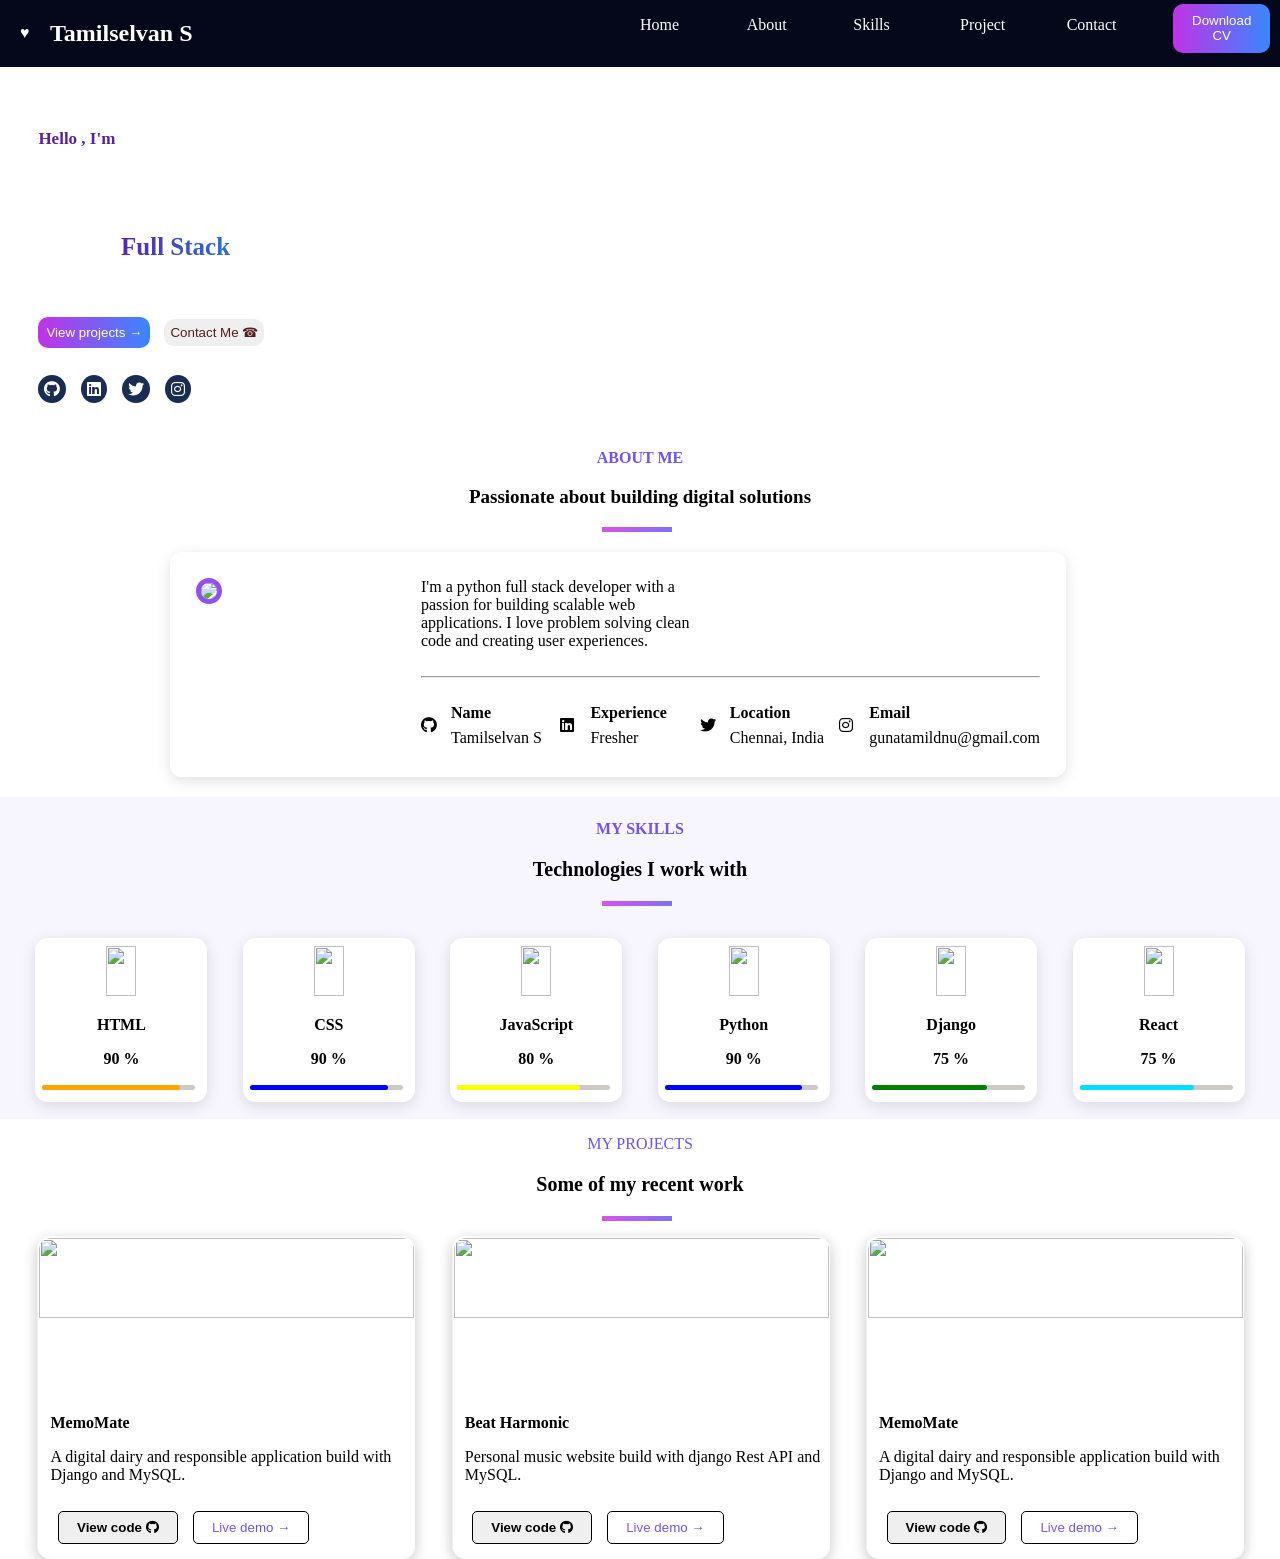
==== index.html @ 1f625b2a "Rename task.html to index.html" ====
<!DOCTYPE html>
<html lang="en">
<head>
    <meta charset="UTF-8">
    <meta name="viewport" content="width=device-width, initial-scale=1.0">
    <title>task</title>
    <link rel="stylesheet" href="css/task.css">
    <link rel="stylesheet" href="https://cdnjs.cloudflare.com/ajax/libs/font-awesome/6.5.0/css/all.min.css">
    <link rel="stylesheet" href="https://cdnjs.cloudflare.com/ajax/libs/font-awesome/7.3.1/css/all.min.css" integrity="sha512-QeR2VH+lsBE5LSAe1Q5EnTBbe7XTBubt8dG93Y7gidSgdMCr8nVqKcfKAMyN96SV8KDbZVTDXChatu5G2KQGzg==" crossorigin="anonymous" referrerpolicy="no-referrer" />

</head>
<body>
    <header>
        <nav  class="header">

            <div class="left">
                    <p class="heart">	&#9829 </p>
                    <h2 class="name">Tamilselvan S</h2>
            </div>
            <div class="right">
                <p>Home</p>
                <p>About</p>
                <p>Skills</p>
                <p>Project</p>
                <p>Contact</p>
                <button>Download CV</button>
            </div>

        </nav>

    </header>

    <main>

        <section class="first_section">
            <div class="first_section_div">
                <div class="name_proff">

                    <small>Hello , I'm </small>
                    <h2> Tamilselvan</h2>
                    <h3>Python <span class="full_stack">Full Stack</span> Developer</h3>

                </div>

                <div class="i_build">

                    <p>I build modern and responsive web applications <br>with Python, Django, react and modern technologies</p>
                </div>

                <div>
                    <button class="view_button">View projects 	&#8594 </button>
                    <button class="contact_button">Contact Me &#9742 </button>
                </div>
                <div class="social-icons">
                    <a href="https://github.com/" target="_blank"><i class="fab fa-github"></i></a>
                    <a href="https://www.linkedin.com/" target="_blank"><i class="fab fa-linkedin"></i></a>
                    <a href="https://twitter.com/" target="_blank"><i class="fab fa-twitter"></i></a>
                    <a href="https://www.instagram.com/" target="_blank"><i class="fab fa-instagram"></i></a>
                </div>
            </div>
        </section>
        <section class="second_section">

            <div class="cent">
                <p class="about_me">ABOUT ME</p>
                <p class="passinate">Passionate about building digital solutions</p>
                <div class="empty"></div>
            </div>



            <div class="profile">
                <div class="profile_outline"><div class="profile_pic"><img src="images/tamilselvan.png"></div></div>

                 
                <div class="details">
                    <div class="passion">I'm a python full stack developer  with a passion for building scalable web applications. I love problem solving  clean code and creating user experiences. </div>
                    <hr>
                    <div class="my_detail">
                        <div class="same">
                            <div><p class="p"><i class="fab fa-github"></i></p> </div>
                            <div>
                                <p class="bold">Name</p>
                                <p class="myself">Tamilselvan S</p>
                            </div>
                             
                        </div>
                        <div class="same">
                            <div><p class="p"><i class="fab fa-linkedin"></i></p></div>
                            <div>
                                <p class="bold">Experience</p>
                                <p class="myself">Fresher</p>
                            </div>
                            
                        </div>
                        <div class="same">
                            <div><p class="p"><i class="fab fa-twitter"></i></p></div>
                            <div>
                                <p class="bold">Location</p>
                                <p class="myself">Chennai, India</p>
                            </div>
                            
                        </div>
                        <div class="same">
                            <div><p class="p"><i class="fab fa-instagram"></i></p></div>
                            <div>
                                <p class="bold">Email</p>
                                <p class="myself">gunatamildnu@gmail.com</p>
                            </div>
                            
                        </div>
                    </div>
                </div>

            </div>

        </section>
        <section class="third_section">

            <div class="skill-div">
                <p class="my_skills">MY SKILLS </p>
                <p class="tech">Technologies I work with </p>
                <div class="empty"></div>
            </div>

            <div class="tech-div">

                <div class="html">
                    <img src="images/html.jpg">
                    <p>HTML</p>
                    <p>90 %</p>
                    <div class="bar1"><div class="bar11"></div></div>

                </div>

                <div class="css">
                    <img src="images/css.jpg">
                    <p>CSS</p>
                    <p>90 %</p>
                    <div class="bar1"><div class="bar12"></div></div>
                </div>

                <div class="java">
                    <img src="images/js.jpg">
                    <p>JavaScript</p>
                    <p>80 %</p>
                    <div class="bar1"><div class="bar13"></div></div>
                </div>

                <div class="python">
                    <img src="images/python.jpg">
                    <p>Python</p>
                    <p>90 %</p>
                    <div class="bar1"><div class="bar14"></div></div>
                </div>

                <div class="django">
                    <img src="images/django.jpg">
                    <p>Django</p>
                    <p>75 %</p>
                    <div class="bar1"><div class="bar15"></div></div>
                </div>

                <div class="react">
                    <img src="images/react.jpg">
                    <p>React</p>
                    <p>75 %</p>
                    <div class="bar1"><div class="bar16"></div></div>
                </div>

            </div>
            


        </section>
        <section class="fourth_section">

            <div class="project-div">
                <p class="my-project">MY PROJECTS</p>
                <p class="some-work">Some of my recent work </p>
                <div class="empty"></div>
            </div>


            <div class="project-details">
                <div>
                    <div> <img src="images/yellow_m4.webp">
                        <p class="p1 ">MemoMate</p>
                        <p class="description">A digital dairy and responsible application build with Django and MySQL.</p>
                        <button class="view-code">View code  <i class="fab fa-github"></i> </button>
                        <button class="live-demo">Live demo &#8594 </button>
                    </div>
                </div>
                <div>
                    <div> <img src="images/long_shot.webp">
                        <p class="p1">Beat Harmonic</p>
                        <p class="description">Personal music website build with django Rest API and MySQL.</p>
                        <button class="view-code">View code  <i class="fab fa-github"></i> </button>
                        <button class="live-demo">Live demo &#8594 </button>
                    </div>
                </div>
                <div>
                    <div> <img src="images/m4.webp">
                        <p class="p1">MemoMate</p>
                        <p class="description">A digital dairy and responsible application build with Django and MySQL.</p>
                        <button class="view-code">View code  <i class="fab fa-github"></i> </button>
                        <button class="live-demo">Live demo &#8594 </button>
                    </div>
                </div>
            </div>

        </section>

    </main>


    <footer>
        
    </footer>
    
</body>
</html>
---- css/task.css ----
body{
    margin: 0;
    box-sizing: border-box;
    font-family:'Times New Roman', Times, serif
    
}
.header{
   display: grid;
   grid-template-columns: 1fr 1fr;
   background-color: rgb(5, 8, 27);
   color: white;
}
.left{
    display: grid;
    grid-template-columns: 50px 1fr;
    align-items: center;
   

    
}
.right{
    display: grid;
    grid-template-columns: repeat(6, 1fr);
    
}
.heart{
    padding-left: 20px;
}
.right p:hover{
    text-decoration: underline;
    color: rgb(140, 133, 38);
    transition: 0.5s;
}
.right button{
    
    background:linear-gradient(to right ,rgb(192, 51, 229),rgb(57, 135, 255));
    border:none;
    color: white;
    margin-bottom: 14px;
    padding: 8px;
    border-radius: 10px;
    margin-right: 10px;
    margin-top:4px;
    cursor: pointer;
}
.first_section{
   
    background-image: url(https://th.bing.com/th/id/OIP.4frF7WqRRFZDPRxyx5dBPwHaFb?w=187&h=180&c=7&r=0&o=7&dpr=1.3&pid=1.7&rm=3);
    background-repeat: no-repeat;
    background-size: cover;
    background-position: center;
}
.first_section_div{
    margin-left: 3%;
    
}
.name_proff{
    padding-top: 5%;
 }

.name_proff small{
    color: rgb(91, 35, 152);
    
    font-weight: bold;
    font-size: 17px;
}
.name_proff h2,h3{
    color: white;
  
    font-weight: bold;
}
.name_proff h2{
    font-size: 30px;
    padding-left: 5px;

}
.name_proff h3{
    font-size: 25px;
}
.full_stack{
    background:linear-gradient(to right,rgb(88, 38, 169),rgb(43, 112, 217));
    background-clip: text;
    -webkit-text-fill-color: transparent;
}
.i_build{
    color: white;
 

}

.i_build p{
    line-height: 5px;
}

.view_button {
    background:linear-gradient(to right ,rgb(192, 51, 229),rgb(57, 135, 255));
    border:none;
    color: white;
 
    padding: 8px;
    border-radius: 10px;
    margin-right: 10px;
    margin-top:  5px;
    cursor: pointer;
}
.contact_button{
    color: rgb(84, 30, 30);
    margin-bottom: 14px;
    padding: 6px;
    padding-top: 6px;
    border: 1px;
    margin-top:  5px;
    border-radius: 10px;
    /*margin-right: 10px;
    margin-top:4px; */
    cursor: pointer;

}
.social-icons{
    display: flex;
    gap: 15px;
    padding-top: 15px;
   padding-bottom: 30px;
}
.social-icons a i{
    color: white;
    padding: 6px;
    background-color: #192c52;
    border-radius: 50%;
    transition: transform 1.5s ease-in ;
    
  }

  .social-icons a:hover{
    transform: scale(1.08);
  }
  .cent{
    text-align: center;
  } 

  .about_me{
    font-weight: bold;
    background:linear-gradient(to right,rgb(158, 89, 242),rgb(69, 76, 239));
    background-clip: text;
    -webkit-text-fill-color: transparent;
  }
  .passinate{
    font-size: 19px;
    font-weight: bold;
  }
.empty{
    background:linear-gradient(to right,rgb(217, 83, 234),rgb(128, 112, 245));
    width: 70px;
    height: 5px;
    margin-left: 47%;

}
.profile{
    box-sizing: border-box;
    width :70%;
    display: grid;
    grid-template-columns: 210px 1fr;
    margin-top: 20px;
    margin-left: 170px;
    margin-bottom: 20px;
    
    border: 1px solid rgb(255, 255, 255);
    border-radius: 12px;
    padding: 25px 25px ;
    box-shadow: 0px 4px 15px rgba(0,0,0,0.12);
    
}
.profile_pic img{
   
    width: 200px;
    border-radius: 50%;
    border: 5px solid rgb(146, 80, 238);
    
    transition: transform 0.5s ease-out 0.2s;
}

.profile_pic img:hover{
    
    transform: scale(1.1);


}




 .details{
    padding-left: 15px;
 
 } 
.passion{
    width: 45%;
    padding-bottom: 18px;
}
.my_detail{
    display: grid;
    grid-template-columns:  1fr 1fr 1fr 1fr;
}

.same{
    display: grid;
    grid-template-columns: 30px 1fr;
}
.same div p i{
    margin-top: 15px;
    
}
.bold{
    font-weight: bold;
    margin: 0px;
    margin-top: 18px;
}

.myself{
    margin: 0px;
    margin-top: 7px;
    
}
.third_section{
    background-color: rgb(247, 246, 254);
    padding-top: 7px;
}
.skill-div{
    text-align: center;
    margin-bottom: 15px;
    
}
.my_skills{
    font-weight: bold;
    background:linear-gradient(to right,rgb(158, 89, 242),rgb(69, 76, 239));
    background-clip: text;
    -webkit-text-fill-color: transparent;
    
}
.tech{
    font-weight: bold;
    font-size: 20px;
}

.tech-div{
    margin-top: 10px;
    
    display: flex;
    justify-content: space-evenly;
}
.tech-div div  img{
    width: 30px;
    height: 50px;
    
}
.html,.css,.java,.python,.django,.react{
    background-color: white;
    margin-top: 17px;
    margin-bottom: 17px;
    width: 170px;
    height: 155px;
    border: 1px solid rgb(255, 255, 255);
    box-shadow: 0px 4px 15px rgba(0,0,0,0.12);
    border-radius: 12px;
    text-align: center;
    padding-top: 7px;
    transition: transform 0.5s ease-in-out ;
       
}
.html:hover,.css:hover,.java:hover,.python:hover,.django:hover,.react:hover{
    transform: translateY(-15px);
}


.html,.css,.java,.python,.django,.react p{
    font-weight: bold;
}
.bar1{
    width: 90%;
    height: 5px;
    margin-left: 5px;
    background-color: rgb(205, 201, 201);
    border: 1px solid white;
    border-radius: 12px;
}
.bar11{
    height: 100%;
    width: 90%;
    background-color: orange;
    border-radius: 10px;
}
.bar12{
    height: 100%;
    width: 90%;
    background-color: blue;
    border-radius: 10px; 
}
.bar13{
    height: 100%;
    width: 80%;
    background-color: yellow;
    border-radius: 10px;
}
.bar14{
    height: 100%;
    width: 90%;
    background-color: blue;
    border-radius: 10px;
}
.bar15{
    height: 100%;
    width: 75%;
    background-color: green;
    border-radius: 10px;
}
.bar16{
    height: 100%;
    width: 75%;
    background-color: rgb(0, 222, 255);
    border-radius: 10px;
}

.project-div{
    text-align: center;
    margin-bottom: 15px;
}
.my-project{
    background:linear-gradient(to right,rgb(158, 89, 242),rgb(69, 76, 239));
    background-clip: text;
    -webkit-text-fill-color: transparent;
}
.some-work{
    font-weight: bold;
    font-size: 20px;
}

.project-details{
    display: flex;
    justify-content: space-evenly;
}
.project-details div div img{
    border-top-left-radius: 12px;
    border-top-right-radius: 12px;
    width: 100%;
    height: 50%;
}
.project-details div{
    width: 375px;
    height: 320px;
    /* background-color: blueviolet; */
    border: 1px solid white;
    box-shadow: 0px 4px 15px rgba(0,0,0,0.12);
   
}


.project-details div{
    border-radius: 12px;
}
.p1{
    padding-left: 3%;
    font-weight: bold;
}
.description{
    padding-left: 3%;
}
.view-code{
    font-weight: bold;
    margin: 3% 3% 3% 5%;
    padding: 8px 18px;
    
    border: 1px solid;
    border-radius: 5px;
}
.live-demo{
    padding: 8px 18px;
    border: 1px solid;
    border-radius: 5px;
     background:linear-gradient(to right,rgb(158, 89, 242),rgb(69, 76, 239));
    background-clip: text;
    -webkit-text-fill-color: transparent;
}
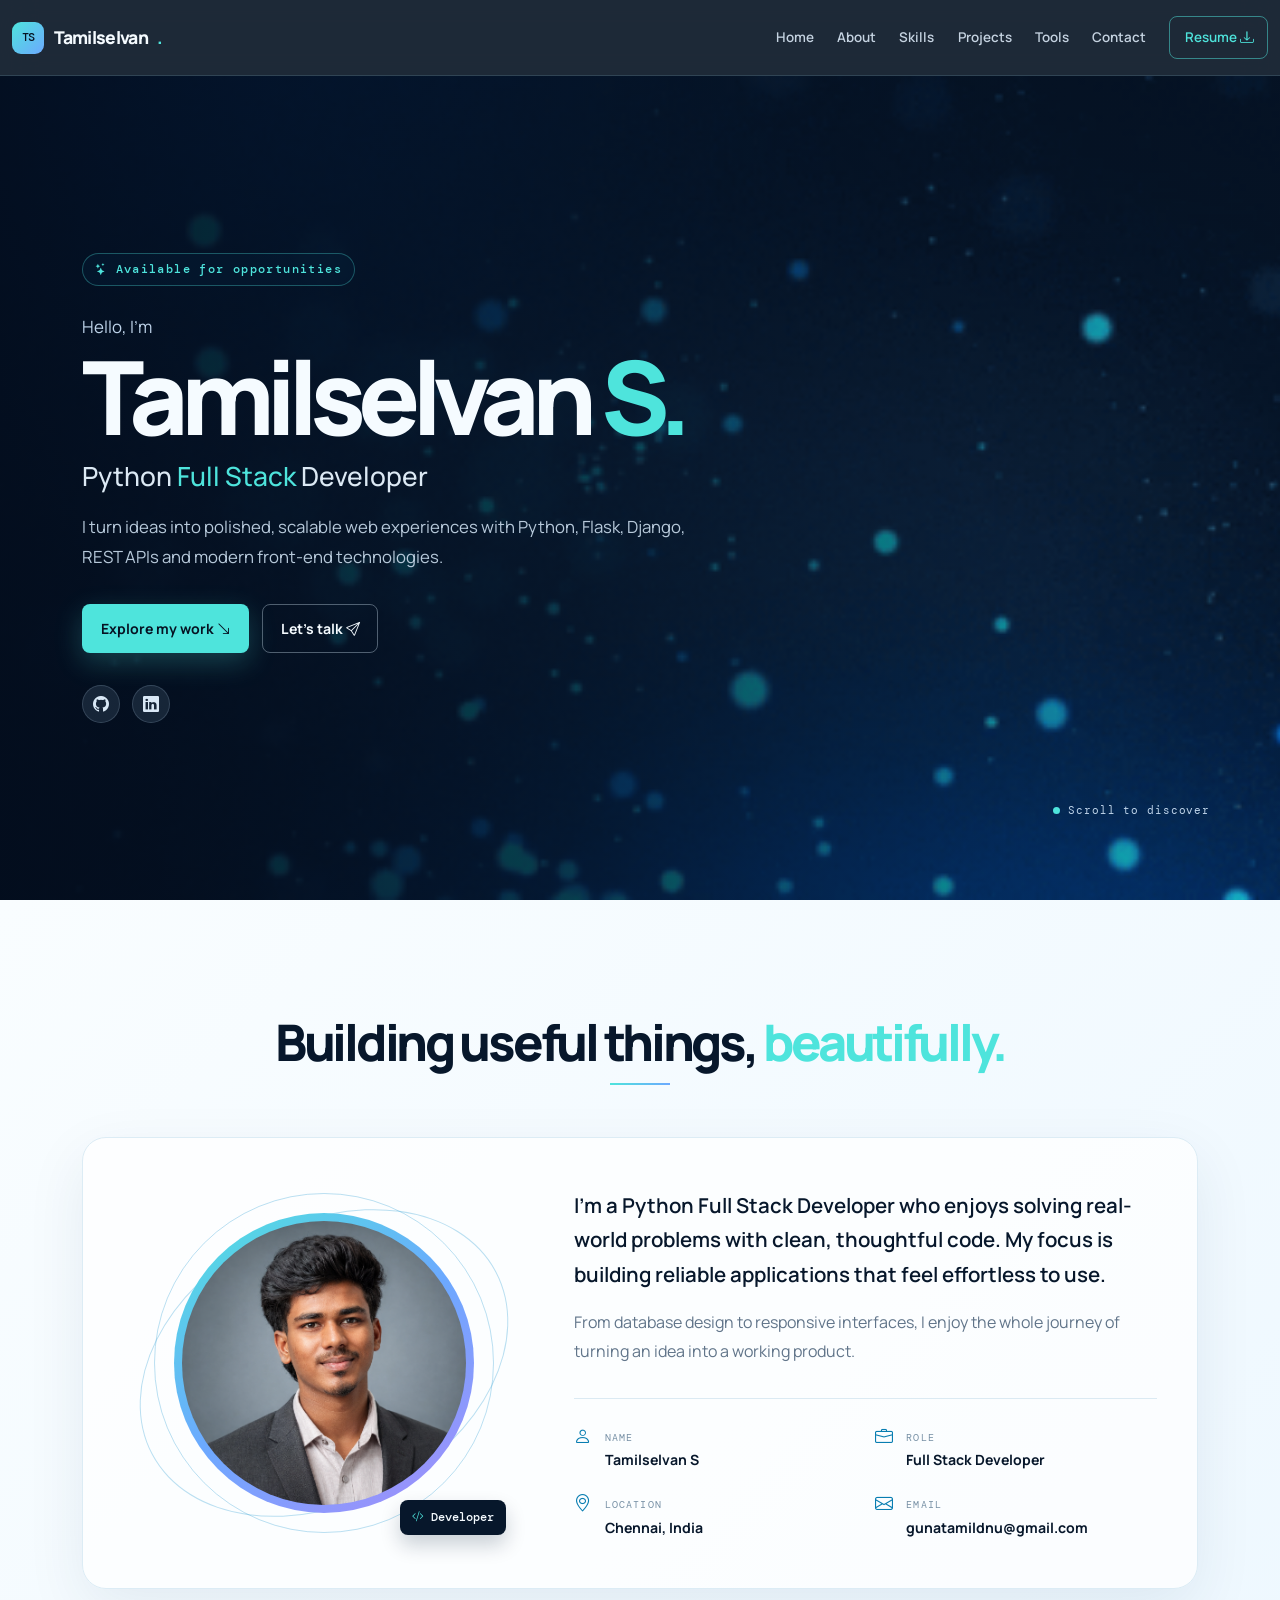
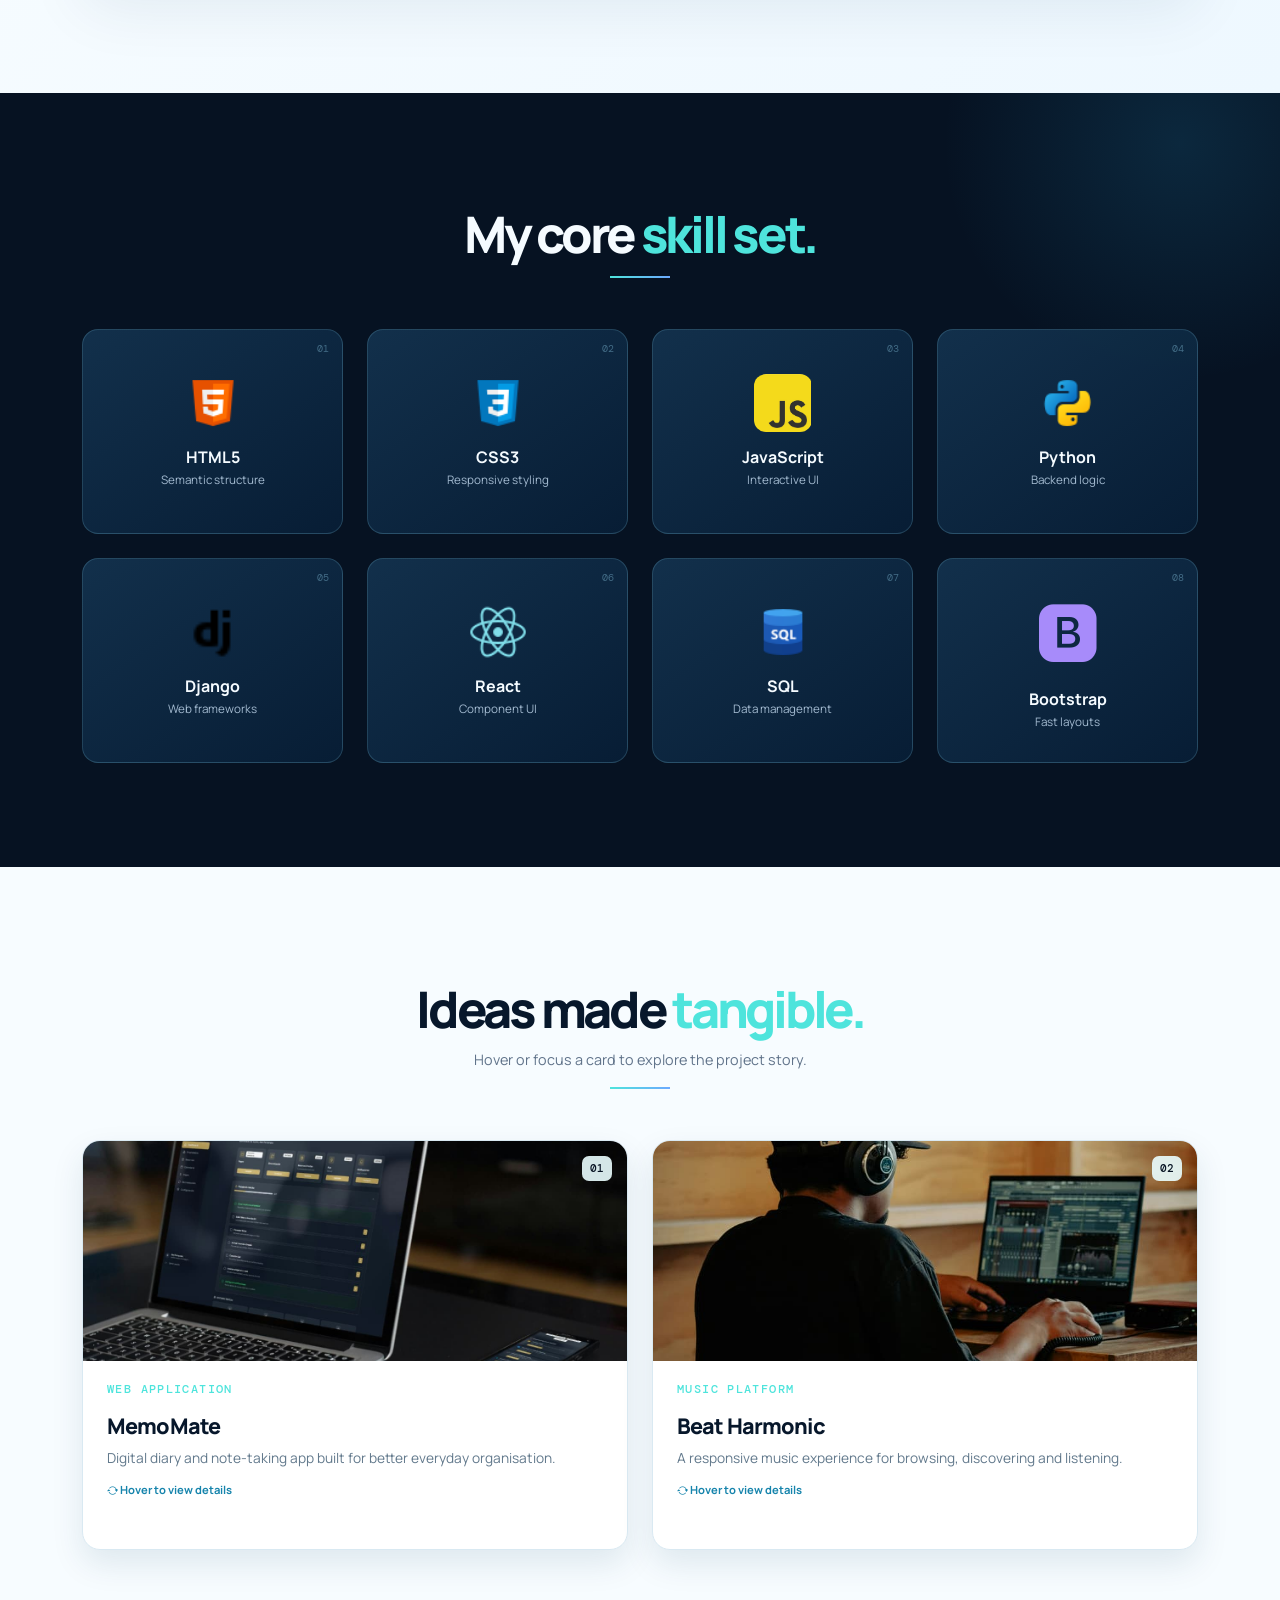
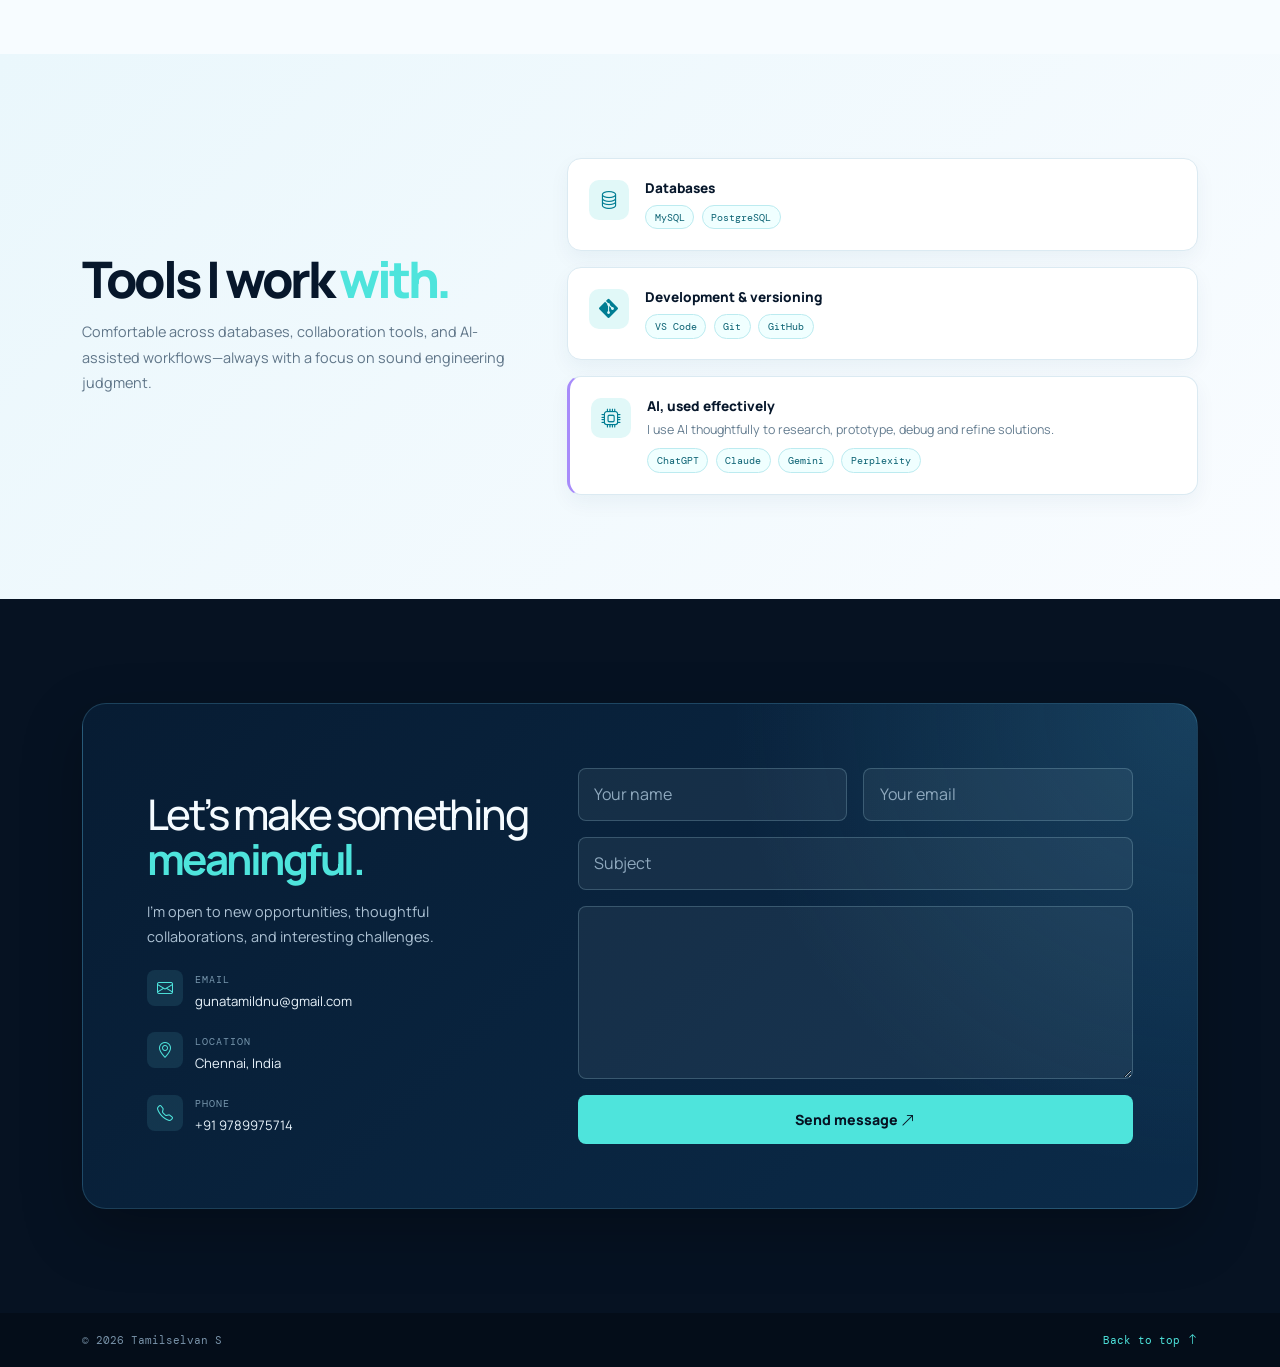
==== commit b8477550: "Update portfolio" ====
--- a/index.html
+++ b/index.html
@@ -1,222 +1,681 @@
-<!DOCTYPE html>
+<!doctype html>
 <html lang="en">
-<head>
+  <head>
     <meta charset="UTF-8">
-    <meta name="viewport" content="width=device-width, initial-scale=1.0">
-    <title>task</title>
+    <meta name="viewport" content="width=device-width,initial-scale=1">
+    <meta name="description" content="Tamilselvan S — Python Full Stack Developer.">
+    <title>
+      Tamilselvan S | Portfolio
+    </title>
+    <link href="https://cdn.jsdelivr.net/npm/bootstrap@5.3.3/dist/css/bootstrap.min.css" rel="stylesheet">
+    <link rel="stylesheet" href="https://cdn.jsdelivr.net/npm/bootstrap-icons@1.11.3/font/bootstrap-icons.min.css">
     <link rel="stylesheet" href="css/task.css">
-    <link rel="stylesheet" href="https://cdnjs.cloudflare.com/ajax/libs/font-awesome/6.5.0/css/all.min.css">
-    <link rel="stylesheet" href="https://cdnjs.cloudflare.com/ajax/libs/font-awesome/7.3.1/css/all.min.css" integrity="sha512-QeR2VH+lsBE5LSAe1Q5EnTBbe7XTBubt8dG93Y7gidSgdMCr8nVqKcfKAMyN96SV8KDbZVTDXChatu5G2KQGzg==" crossorigin="anonymous" referrerpolicy="no-referrer" />
-
-</head>
-<body>
-    <header>
-        <nav  class="header">
-
-            <div class="left">
-                    <p class="heart">	&#9829 </p>
-                    <h2 class="name">Tamilselvan S</h2>
-            </div>
-            <div class="right">
-                <p>Home</p>
-                <p>About</p>
-                <p>Skills</p>
-                <p>Project</p>
-                <p>Contact</p>
-                <button>Download CV</button>
-            </div>
-
-        </nav>
-
-    </header>
-
-    <main>
-
-        <section class="first_section">
-            <div class="first_section_div">
-                <div class="name_proff">
-
-                    <small>Hello , I'm </small>
-                    <h2> Tamilselvan</h2>
-                    <h3>Python <span class="full_stack">Full Stack</span> Developer</h3>
-
-                </div>
-
-                <div class="i_build">
-
-                    <p>I build modern and responsive web applications <br>with Python, Django, react and modern technologies</p>
-                </div>
-
-                <div>
-                    <button class="view_button">View projects 	&#8594 </button>
-                    <button class="contact_button">Contact Me &#9742 </button>
-                </div>
-                <div class="social-icons">
-                    <a href="https://github.com/" target="_blank"><i class="fab fa-github"></i></a>
-                    <a href="https://www.linkedin.com/" target="_blank"><i class="fab fa-linkedin"></i></a>
-                    <a href="https://twitter.com/" target="_blank"><i class="fab fa-twitter"></i></a>
-                    <a href="https://www.instagram.com/" target="_blank"><i class="fab fa-instagram"></i></a>
-                </div>
-            </div>
-        </section>
-        <section class="second_section">
-
-            <div class="cent">
-                <p class="about_me">ABOUT ME</p>
-                <p class="passinate">Passionate about building digital solutions</p>
-                <div class="empty"></div>
-            </div>
-
-
-
-            <div class="profile">
-                <div class="profile_outline"><div class="profile_pic"><img src="images/tamilselvan.png"></div></div>
-
-                 
-                <div class="details">
-                    <div class="passion">I'm a python full stack developer  with a passion for building scalable web applications. I love problem solving  clean code and creating user experiences. </div>
-                    <hr>
-                    <div class="my_detail">
-                        <div class="same">
-                            <div><p class="p"><i class="fab fa-github"></i></p> </div>
-                            <div>
-                                <p class="bold">Name</p>
-                                <p class="myself">Tamilselvan S</p>
-                            </div>
-                             
-                        </div>
-                        <div class="same">
-                            <div><p class="p"><i class="fab fa-linkedin"></i></p></div>
-                            <div>
-                                <p class="bold">Experience</p>
-                                <p class="myself">Fresher</p>
-                            </div>
-                            
-                        </div>
-                        <div class="same">
-                            <div><p class="p"><i class="fab fa-twitter"></i></p></div>
-                            <div>
-                                <p class="bold">Location</p>
-                                <p class="myself">Chennai, India</p>
-                            </div>
-                            
-                        </div>
-                        <div class="same">
-                            <div><p class="p"><i class="fab fa-instagram"></i></p></div>
-                            <div>
-                                <p class="bold">Email</p>
-                                <p class="myself">gunatamildnu@gmail.com</p>
-                            </div>
-                            
-                        </div>
-                    </div>
-                </div>
-
-            </div>
-
-        </section>
-        <section class="third_section">
-
-            <div class="skill-div">
-                <p class="my_skills">MY SKILLS </p>
-                <p class="tech">Technologies I work with </p>
-                <div class="empty"></div>
-            </div>
-
-            <div class="tech-div">
-
-                <div class="html">
-                    <img src="images/html.jpg">
-                    <p>HTML</p>
-                    <p>90 %</p>
-                    <div class="bar1"><div class="bar11"></div></div>
-
-                </div>
-
-                <div class="css">
-                    <img src="images/css.jpg">
-                    <p>CSS</p>
-                    <p>90 %</p>
-                    <div class="bar1"><div class="bar12"></div></div>
-                </div>
-
-                <div class="java">
-                    <img src="images/js.jpg">
-                    <p>JavaScript</p>
-                    <p>80 %</p>
-                    <div class="bar1"><div class="bar13"></div></div>
-                </div>
-
-                <div class="python">
-                    <img src="images/python.jpg">
-                    <p>Python</p>
-                    <p>90 %</p>
-                    <div class="bar1"><div class="bar14"></div></div>
-                </div>
-
-                <div class="django">
-                    <img src="images/django.jpg">
-                    <p>Django</p>
-                    <p>75 %</p>
-                    <div class="bar1"><div class="bar15"></div></div>
-                </div>
-
-                <div class="react">
-                    <img src="images/react.jpg">
-                    <p>React</p>
-                    <p>75 %</p>
-                    <div class="bar1"><div class="bar16"></div></div>
-                </div>
-
-            </div>
-            
-
-
-        </section>
-        <section class="fourth_section">
-
-            <div class="project-div">
-                <p class="my-project">MY PROJECTS</p>
-                <p class="some-work">Some of my recent work </p>
-                <div class="empty"></div>
-            </div>
-
-
-            <div class="project-details">
-                <div>
-                    <div> <img src="images/yellow_m4.webp">
-                        <p class="p1 ">MemoMate</p>
-                        <p class="description">A digital dairy and responsible application build with Django and MySQL.</p>
-                        <button class="view-code">View code  <i class="fab fa-github"></i> </button>
-                        <button class="live-demo">Live demo &#8594 </button>
-                    </div>
-                </div>
-                <div>
-                    <div> <img src="images/long_shot.webp">
-                        <p class="p1">Beat Harmonic</p>
-                        <p class="description">Personal music website build with django Rest API and MySQL.</p>
-                        <button class="view-code">View code  <i class="fab fa-github"></i> </button>
-                        <button class="live-demo">Live demo &#8594 </button>
-                    </div>
-                </div>
-                <div>
-                    <div> <img src="images/m4.webp">
-                        <p class="p1">MemoMate</p>
-                        <p class="description">A digital dairy and responsible application build with Django and MySQL.</p>
-                        <button class="view-code">View code  <i class="fab fa-github"></i> </button>
-                        <button class="live-demo">Live demo &#8594 </button>
-                    </div>
-                </div>
-            </div>
-
-        </section>
-
+  </head>
+  <body>
+    <!-- Navigation -->
+    <nav class="navbar navbar-expand-lg header">
+      <div class="container-fluid">
+        <a href="#home" class="navbar-brand name">
+          <b>
+            TS
+          </b>
+          Tamilselvan
+          <span>
+            .
+          </span>
+        </a>
+        <button class="navbar-toggler" type="button" data-bs-toggle="collapse" data-bs-target="#nav" aria-label="Open menu">
+          <i class="bi bi-list">
+          </i>
+        </button>
+        <div class="collapse navbar-collapse" id="nav">
+          <div class="nav-links ms-auto">
+            <a href="#home">
+              Home
+            </a>
+            <a href="#about">
+              About
+            </a>
+            <a href="#skills">
+              Skills
+            </a>
+            <a href="#projects">
+              Projects
+            </a>
+            <a href="#tools">
+              Tools
+            </a>
+            <a href="#contact">
+              Contact
+            </a>
+            <a class="cv-btn" href="documents/Tamilselvan_S_CV.pdf" target="_blank" rel="noopener">
+              Resume
+              <i class="bi bi-download">
+              </i>
+            </a>
+          </div>
+        </div>
+      </div>
+    </nav>
+  <main>
+    <!-- Hero -->
+      <section id="home" class="hero-section">
+        <div class="hero-overlay">
+        </div>
+        <div class="container hero-wrap">
+          <div class="hero-content">
+            <span class="eyebrow">
+              <i class="bi bi-stars">
+              </i>
+              Available for opportunities
+            </span>
+            <p class="intro">
+              Hello, I’m
+            </p>
+            <h1>
+              Tamilselvan
+              <span>
+                S.
+              </span>
+            </h1>
+            <h2>
+              Python
+              <em>
+                Full Stack
+              </em>
+              Developer
+            </h2>
+            <p class="description">
+              I turn ideas into polished, scalable web experiences with Python, Flask, Django, REST APIs and modern front-end technologies.
+            </p>
+            <div class="hero-buttons">
+              <a href="#projects" class="btn btn-projects">
+                Explore my work
+                <i class="bi bi-arrow-down-right">
+                </i>
+              </a>
+              <a href="#contact" class="btn btn-contact">
+                Let’s talk
+                <i class="bi bi-send">
+                </i>
+              </a>
+            </div>
+            <div class="social-links">
+              <a href="https://github.com/Tamilselvan-SD" target="_blank" rel="noopener" aria-label="GitHub">
+                <i class="bi bi-github">
+                </i>
+              </a>
+              <a href="https://www.linkedin.com/in/tamilselvan-s-41a1a5319/" target="_blank" rel="noopener" aria-label="LinkedIn">
+                <i class="bi bi-linkedin">
+                </i>
+              </a>
+            </div>
+          </div>
+          <a class="scroll-cue" href="#about">
+            <span>
+            </span>
+            Scroll to discover
+          </a>
+        </div>
+      </section>
+    <!-- About -->
+    <section id="about" class="about-section section-space">
+        <div class="container">
+          <header class="section-heading text-center">
+            <h2>
+              Building useful things,
+              <em>
+                beautifully.
+              </em>
+            </h2>
+            <div class="heading-line">
+            </div>
+          </header>
+          <div class="about-card">
+            <div class="row align-items-center g-5">
+              <div class="col-12 col-lg-5">
+                <div class="profile-area reveal-left">
+                  <i class="profile-orbit one">
+                  </i>
+                  <i class="profile-orbit two">
+                  </i>
+                  <div class="profile-frame">
+                    <img class="profile-image" src="images/tamilselvan.png" alt="Tamilselvan S">
+                  </div>
+                  <span class="profile-tag">
+                    <i class="bi bi-code-slash">
+                    </i>
+                    Developer
+                  </span>
+                </div>
+              </div>
+              <div class="col-12 col-lg-7">
+                <div class="about-info reveal-right">
+                  <p class="lead-copy">
+                    I’m a Python Full Stack Developer who enjoys solving real-world problems with clean, thoughtful code. My focus is building reliable applications that feel effortless to use.
+                  </p>
+                  <p class="support-copy">
+                    From database design to responsive interfaces, I enjoy the whole journey of turning an idea into a working product.
+                  </p>
+                  <div class="about-details">
+                    <div class="info-item">
+                      <i class="bi bi-person">
+                      </i>
+                      <div>
+                        <small>
+                          NAME
+                        </small>
+                        <p>
+                          Tamilselvan S
+                        </p>
+                      </div>
+                    </div>
+                    <div class="info-item">
+                      <i class="bi bi-briefcase">
+                      </i>
+                      <div>
+                        <small>
+                          ROLE
+                        </small>
+                        <p>
+                          Full Stack Developer
+                        </p>
+                      </div>
+                    </div>
+                    <div class="info-item">
+                      <i class="bi bi-geo-alt">
+                      </i>
+                      <div>
+                        <small>
+                          LOCATION
+                        </small>
+                        <p>
+                          Chennai, India
+                        </p>
+                      </div>
+                    </div>
+                    <div class="info-item">
+                      <i class="bi bi-envelope">
+                      </i>
+                      <div>
+                        <small>
+                          EMAIL
+                        </small>
+                        <p>
+                          gunatamildnu@gmail.com
+                        </p>
+                      </div>
+                    </div>
+                  </div>
+                </div>
+              </div>
+            </div>
+          </div>
+        </div>
+      </section>
+    <!-- Skills -->
+    <section id="skills" class="skills-section section-space">
+        <div class="container">
+          <header class="section-heading text-center light-heading">
+            <h2>
+              My core
+              <em>
+                skill set.
+              </em>
+            </h2>
+            <div class="heading-line">
+            </div>
+          </header>
+          <div class="row g-3 g-md-4 justify-content-center">
+            <div class="col-6 col-md-4 col-lg-3">
+              <article class="skill-card">
+                <img src="images/html.png" alt="HTML5">
+                <h3>
+                  HTML5
+                </h3>
+                <p>
+                  Semantic structure
+                </p>
+                <span>
+                  01
+                </span>
+              </article>
+            </div>
+            <div class="col-6 col-md-4 col-lg-3">
+              <article class="skill-card">
+                <img src="images/css.png" alt="CSS3">
+                <h3>
+                  CSS3
+                </h3>
+                <p>
+                  Responsive styling
+                </p>
+                <span>
+                  02
+                </span>
+              </article>
+            </div>
+            <div class="col-6 col-md-4 col-lg-3">
+              <article class="skill-card">
+                <img src="images/javascript.jpg" alt="JavaScript">
+                <h3>
+                  JavaScript
+                </h3>
+                <p>
+                  Interactive UI
+                </p>
+                <span>
+                  03
+                </span>
+              </article>
+            </div>
+            <div class="col-6 col-md-4 col-lg-3">
+              <article class="skill-card">
+                <img src="images/python.png" alt="Python">
+                <h3>
+                  Python
+                </h3>
+                <p>
+                  Backend logic
+                </p>
+                <span>
+                  04
+                </span>
+              </article>
+            </div>
+            <div class="col-6 col-md-4 col-lg-3">
+              <article class="skill-card">
+                <img src="images/django.png" alt="Django">
+                <h3>
+                  Django
+                </h3>
+                <p>
+                  Web frameworks
+                </p>
+                <span>
+                  05
+                </span>
+              </article>
+            </div>
+            <div class="col-6 col-md-4 col-lg-3">
+              <article class="skill-card">
+                <img src="images/react.png" alt="React">
+                <h3>
+                  React
+                </h3>
+                <p>
+                  Component UI
+                </p>
+                <span>
+                  06
+                </span>
+              </article>
+            </div>
+            <div class="col-6 col-md-4 col-lg-3">
+              <article class="skill-card">
+                <img src="images/sql.png" alt="SQL">
+                <h3>
+                  SQL
+                </h3>
+                <p>
+                  Data management
+                </p>
+                <span>
+                  07
+                </span>
+              </article>
+            </div>
+            <div class="col-6 col-md-4 col-lg-3">
+              <article class="skill-card bootstrap-card">
+                <i class="bi bi-bootstrap-fill">
+                </i>
+                <h3>
+                  Bootstrap
+                </h3>
+                <p>
+                  Fast layouts
+                </p>
+                <span>
+                  08
+                </span>
+              </article>
+            </div>
+          </div>
+        </div>
+      </section>
+    <!-- Projects -->
+    <section id="projects" class="projects-section section-space">
+        <div class="container">
+          <header class="section-heading text-center">
+            <h2>
+              Ideas made
+              <em>
+                tangible.
+              </em>
+            </h2>
+            <p>
+              Hover or focus a card to explore the project story.
+            </p>
+            <div class="heading-line">
+            </div>
+          </header>
+          <div class="row g-4 justify-content-center">
+            <div class="col-12 col-lg-6">
+              <article class="project-flip" tabindex="0">
+                <div class="project-inner">
+                  <div class="project-face project-front">
+                    <div class="project-image">
+                      <img src="images/memomate.jpeg" alt="MemoMate application">
+                      <span>
+                        01
+                      </span>
+                    </div>
+                    <div class="project-content">
+                      <p class="project-type">
+                        WEB APPLICATION
+                      </p>
+                      <h3>
+                        MemoMate
+                      </h3>
+                      <p>
+                        Digital diary and note-taking app built for better everyday organisation.
+                      </p>
+                      <b>
+                        <i class="bi bi-arrow-repeat">
+                        </i>
+                        Hover to view details
+                      </b>
+                    </div>
+                  </div>
+                  <div class="project-face project-back">
+                    <p class="project-type">
+                      MEMOMATE / DETAILS
+                    </p>
+                    <h3>
+                      Make every thought count.
+                    </h3>
+                    <p>
+                      MemoMate is an all-purpose and easy-to-use digital notepad that is aimed at assisting users in capturing ,organizing, and managing thier moments efficiently.With a user-friendly interface, users can easily create and access their memos without any difficulty. 
+                    </p>
+                    <p>
+                      Implemented voice-to-text for accessible note-taking, plus note management and PDF/PNG export features.
+                    </p>
+                    <div class="stack-tags">
+                      <span>
+                        Flask
+                      </span>
+                      <span>
+                       REST API
+                      </span>
+                      <span>
+                       MySQL
+                      </span>
+                      <span>
+                        JavaScript
+                      </span>
+                      <span>
+                        HTML 
+                      </span>
+                      <span>
+                        CSS
+                      </span>
+                    </div>
+                  </div>
+                </div>
+              </article>
+            </div>
+            <div class="col-12 col-lg-6">
+              <article class="project-flip" tabindex="0">
+                <div class="project-inner">
+                  <div class="project-face project-front">
+                    <div class="project-image">
+                      <img src="images/beatharmonic.jpeg" alt="Beat Harmonic music app">
+                      <span>
+                        02
+                      </span>
+                    </div>
+                    <div class="project-content">
+                      <p class="project-type">
+                        MUSIC PLATFORM
+                      </p>
+                      <h3>
+                        Beat Harmonic
+                      </h3>
+                      <p>
+                        A responsive music experience for browsing, discovering and listening.
+                      </p>
+                      <b>
+                        <i class="bi bi-arrow-repeat">
+                        </i>
+                        Hover to view details
+                      </b>
+                    </div>
+                  </div>
+                  <div class="project-face project-back">
+                    <p class="project-type">
+                      BEAT HARMONIC / DETAILS
+                    </p>
+                    <h3>
+                      Music, in motion.
+                    </h3>
+                    <p>
+                      Developed a music streaming web application using Python Flask and REST API integration, with a responsive interface for browsing and exploring music.
+                    </p>
+                    <p>
+                      Implemented dynamic music playback, backend integration, and MySQL data storage for application content.
+                    </p>
+                    <div class="stack-tags">
+                      <span>
+                        Flask
+                      </span>
+                      <span>
+                        REST API
+                      </span>
+                      <span>
+                        MySQL
+                      </span>
+                      <span>
+                        JavaScript
+                      </span>
+                      <span>
+                        HTML
+                      </span>
+                      <span>
+                        CSS
+                      </span>
+                    </div>
+                  </div>
+                </div>
+              </article>
+            </div>
+          </div>
+        </div>
+      </section>
+    <!-- Tools -->
+    <section id="tools" class="tools-section section-space">
+        <div class="container">
+          <div class="row align-items-center g-5">
+            <div class="col-lg-5">
+              <header class="section-heading tools-heading">
+                <h2>
+                  Tools I work
+                  <em>
+                    with.
+                  </em>
+                </h2>
+                <p>
+                  Comfortable across databases, collaboration tools, and AI-assisted workflows—always with a focus on sound engineering judgment.
+                </p>
+              </header>
+            </div>
+            <div class="col-lg-7">
+              <div class="tool-groups">
+                <div class="tool-group">
+                  <i class="bi bi-database">
+                  </i>
+                  <div>
+                    <h3>
+                      Databases
+                    </h3>
+                    <div class="tool-pills">
+                      <span>
+                        MySQL
+                      </span>
+                      <span>
+                        PostgreSQL
+                      </span>
+                    </div>
+                  </div>
+                </div>
+                <div class="tool-group">
+                  <i class="bi bi-git">
+                  </i>
+                  <div>
+                    <h3>
+                      Development & versioning
+                    </h3>
+                    <div class="tool-pills">
+                      <span>
+                        VS Code
+                      </span>
+                      <span>
+                        Git
+                      </span>
+                      <span>
+                        GitHub
+                      </span>
+                    </div>
+                  </div>
+                </div>
+                <div class="tool-group ai-group">
+                  <i class="bi bi-cpu">
+                  </i>
+                  <div>
+                    <h3>
+                      AI, used effectively
+                    </h3>
+                    <p>
+                      I use AI thoughtfully to research, prototype, debug and refine solutions.
+                    </p>
+                    <div class="tool-pills">
+                      <span>
+                        ChatGPT
+                      </span>
+                      <span>
+                        Claude
+                      </span>
+                      <span>
+                        Gemini
+                      </span>
+                      <span>
+                        Perplexity
+                      </span>
+                    </div>
+                  </div>
+                </div>
+              </div>
+            </div>
+          </div>
+        </div>
+      </section>
+    <!-- Contact -->
+    <section id="contact" class="contact-section section-space">
+        <div class="container">
+          <div class="contact-card">
+            <div class="row g-5 align-items-center">
+              <div class="col-12 col-lg-5">
+              <div class="contact-info">
+                <h2>
+                    Let’s make something
+                    <strong>
+                      meaningful.
+                    </strong>
+                  </h2>
+                  <p>
+                    I’m open to new opportunities, thoughtful collaborations, and interesting challenges.
+                  </p>
+                  <div class="contact-item">
+                    <i class="bi bi-envelope">
+                    </i>
+                    <div>
+                      <small>
+                        EMAIL
+                      </small>
+                      <a href="mailto:gunatamildnu@gmail.com">
+                        gunatamildnu@gmail.com
+                      </a>
+                    </div>
+                  </div>
+                  <div class="contact-item">
+                    <i class="bi bi-geo-alt">
+                    </i>
+                    <div>
+                      <small>
+                        LOCATION
+                      </small>
+                      <p>
+                        Chennai, India
+                      </p>
+                    </div>
+                  </div>
+                  <div class="contact-item">
+                    <i class="bi bi-telephone">
+                    </i>
+                    <div>
+                      <small>
+                        PHONE
+                      </small>
+                      <a href="tel:+919789975714">
+                        +91 9789975714
+                      </a>
+                    </div>
+                  </div>
+                </div>
+              </div>
+              <div class="col-12 col-lg-7">
+                <form class="contact-form">
+                  <div class="row g-3">
+                    <div class="col-md-6">
+                      <input type="text" class="form-control" placeholder="Your name" required>
+                    </div>
+                    <div class="col-md-6">
+                      <input type="email" class="form-control" placeholder="Your email" required>
+                    </div>
+                    <div class="col-12">
+                      <input type="text" class="form-control" placeholder="Subject">
+                    </div>
+                    <div class="col-12">
+                      <textarea class="form-control" rows="6" placeholder="Tell me about your project" required>
+                      </textarea>
+                    </div>
+                    <div class="col-12">
+                      <button class="contact-btn">
+                        Send message
+                        <i class="bi bi-arrow-up-right">
+                        </i>
+                      </button>
+                    </div>
+                  </div>
+                </form>
+              </div>
+            </div>
+          </div>
+        </div>
+      </section>
     </main>
-
-
     <footer>
-        
+      <div class="container">
+        <span>
+          © 2026 Tamilselvan S
+        </span>
+        <a href="#home">
+          Back to top
+          <i class="bi bi-arrow-up">
+          </i>
+        </a>
+      </div>
     </footer>
-    
-</body>
-</html>+    <script src="https://cdn.jsdelivr.net/npm/bootstrap@5.3.3/dist/js/bootstrap.bundle.min.js">
+    </script>
+  </body>
+</html>
--- a/css/task.css
+++ b/css/task.css
@@ -1,382 +1,922 @@
+@import url('https://fonts.googleapis.com/css2?family=DM+Mono:wght@400;500&family=Manrope:wght@400;500;600;700;800&display=swap');
+:root{
+  --ink:#07172b;
+  --navy:#061222;
+  --aqua:#4ee4dc;
+  --sky:#6ca9ff;
+  --violet:#a78bfa;
+  --white:#f5fbff;
+  --muted:#9db1c6
+}
+*{
+  box-sizing:border-box
+}
+html{
+  scroll-behavior:smooth;
+  scroll-padding-top:76px
+}
 body{
-    margin: 0;
-    box-sizing: border-box;
-    font-family:'Times New Roman', Times, serif
-    
+  margin:0;
+  font-family:Manrope,Arial,sans-serif;
+  color:var(--ink);
+  background:#f6fbff;
+  overflow-x:hidden
 }
 .header{
-   display: grid;
-   grid-template-columns: 1fr 1fr;
-   background-color: rgb(5, 8, 27);
-   color: white;
-}
-.left{
-    display: grid;
-    grid-template-columns: 50px 1fr;
-    align-items: center;
-   
+  min-height:76px;
+  background:rgba(6,18,34,.9);
+  backdrop-filter:blur(16px);
+  border-bottom:1px solid rgba(154,222,246,.15);
+  position:sticky;
+  top:0;
+  z-index:100
+}
+.name{
+  color:var(--white)!important;
+  font-weight:800;
+  font-size:1.1rem;
+  letter-spacing:-.04em;
+  display:flex;
+  align-items:center;
+  gap:.6rem
+}
+.name b{
+  display:grid;
+  place-items:center;
+  width:32px;
+  height:32px;
+  background:linear-gradient(135deg,var(--aqua),var(--sky));
+  color:var(--navy);
+  border-radius:9px;
+  font:500 .72rem 'DM Mono'
+}
+.name span{
+  color:var(--aqua)
+}
+.nav-links{
+  display:flex;
+  align-items:center;
+  gap:1.45rem
+}
+.nav-links a{
+  color:#c5d3e1;
+  text-decoration:none;
+  font-size:.84rem;
+  font-weight:600;
+  position:relative;
+  transition:color .2s ease
+}
+.nav-links a:not(.cv-btn):hover{
+  color:var(--aqua)
+}
+.nav-links a:not(.cv-btn)::after{
+  content:'';
+  position:absolute;
+  right:0;
+  bottom:-.45rem;
+  left:0;
+  height:2px;
+  border-radius:2px;
+  background:var(--aqua);
+  transform:scaleX(0);
+  transform-origin:right;
+  transition:transform .25s ease
+}
+.nav-links a:not(.cv-btn):hover::after,
+.nav-links a:not(.cv-btn):focus-visible::after{
+  transform:scaleX(1);
+  transform-origin:left
+}
+.cv-btn{
+  padding:.65rem .9rem;
+  border:1px solid rgba(78,228,220,.5);
+  border-radius:8px;
+  color:var(--aqua)!important
+}
+.cv-btn:hover{
+  background:var(--aqua);
+  color:var(--navy)!important
+}
+.navbar-toggler{
+  color:var(--aqua);
+  border-color:rgba(78,228,220,.45)
+}
+.hero-section{
+  min-height:calc(100vh - 76px);
+  position:relative;
+  display:flex;
+  align-items:center;
+  isolation:isolate;
+  background:url('../images/Blue_theme.gif') center/cover no-repeat
+}
+.hero-overlay{
+  position:absolute;
+  inset:0;
+  z-index:-1;
+  background:linear-gradient(90deg,rgba(3,13,29,.95),rgba(4,16,33,.8) 45%,rgba(3,14,31,.25))
+}
+.hero-wrap{
+  position:relative
+}
+.hero-content{
+  max-width:710px;
+  padding:7.5rem 0;
+  animation:hero .9s both
+}
+.eyebrow,.project-type{
+  color:var(--aqua);
+  font:500 .72rem 'DM Mono';
+  letter-spacing:.12em
+}
+.eyebrow{
+  border:1px solid rgba(78,228,220,.32);
+  border-radius:30px;
+  padding:.5rem .75rem;
+  display:inline-flex;
+  gap:.45rem;
+  background:rgba(6,30,54,.45)
+}
+.intro{
+  color:#bed3e9;
+  margin:1.75rem 0 .4rem;
+  font-size:1.06rem
+}
+.hero-content h1{
+  margin:0;
+  color:var(--white);
+  font-size:clamp(3.4rem,8vw,6.7rem);
+  line-height:.98;
+  font-weight:800;
+  letter-spacing:-.08em
+}
+.hero-content h1 span,.hero-content h2 em,.section-heading em{
+  color:var(--aqua);
+  font-style:normal
+}
+.hero-content h2{
+  color:#dce9f4;
+  margin:.9rem 0 1.2rem;
+  font-size:clamp(1.2rem,2.3vw,1.65rem);
+  font-weight:500
+}
+.description{
+  color:#b7c9da;
+  max-width:610px;
+  line-height:1.8;
+  font-size:1.05rem
+}
+.hero-buttons{
+  display:flex;
+  flex-wrap:wrap;
+  gap:.8rem;
+  margin:2rem 0
+}
+.hero-buttons .btn{
+  padding:.8rem 1.1rem;
+  font-size:.88rem;
+  font-weight:700;
+  border-radius:8px;
+  transition:.25s
+}
+.hero-buttons .btn:hover{
+  transform:translateY(-3px)
+}
+.btn-projects{
+  background:var(--aqua);
+  color:var(--navy);
+  box-shadow:0 9px 28px rgba(78,228,220,.24)
+}
+.btn-contact{
+  color:var(--white);
+  border:1px solid rgba(220,241,255,.35)
+}
+.btn-contact:hover{
+  color:var(--white);
+  border-color:var(--aqua)
+}
+.social-links{
+  display:flex;
+  gap:.75rem
+}
+.social-links a{
+  width:38px;
+  height:38px;
+  display:grid;
+  place-items:center;
+  border-radius:50%;
+  text-decoration:none;
+  color:#d9e8f6;
+  background:rgba(157,194,223,.13);
+  border:1px solid rgba(193,222,241,.18);
+  transition:.25s
+}
+.social-links a:hover{
+  color:var(--navy);
+  background:var(--aqua);
+  transform:translateY(-3px)
+}
+.scroll-cue{
+  position:absolute;
+  bottom:1.6rem;
+  right:0;
+  color:#bed3e9;
+  text-decoration:none;
+  font:.68rem 'DM Mono';
+  letter-spacing:.08em;
+  display:flex;
+  gap:.55rem;
+  align-items:center
+}
+.scroll-cue span{
+  width:7px;
+  height:7px;
+  border-radius:50%;
+  background:var(--aqua);
+  animation:pulse 1.6s infinite
+}
+.section-space{
+  padding:6.5rem 0
+}
+.section-heading{
+  margin-bottom:3.2rem
+}
+.section-heading h2{
+  color:var(--ink);
+  font-size:clamp(2rem,4vw,3.15rem);
+  letter-spacing:-.065em;
+  line-height:1.1;
+  margin:.6rem 0 .8rem;
+  font-weight:800
+}
+.heading-line{
+  height:2px;
+  width:60px;
+  background:linear-gradient(90deg,var(--aqua),var(--sky));
+  margin:.9rem auto 0
+}
+.section-heading>p{
+  color:#60738a;
+  font-size:.9rem
+}
+.about-section{
+  background:linear-gradient(135deg,#f9fdff,#eef8ff)
+}
+.about-card{
+  background:rgba(255,255,255,.75);
+  border:1px solid #dcecf5;
+  border-radius:24px;
+  padding:2.5rem;
+  box-shadow:0 20px 60px rgba(12,54,87,.08)
+}
+.profile-area{
+  min-height:370px;
+  display:grid;
+  place-items:center;
+  position:relative
+}
+.profile-frame{
+  width:min(300px,78vw);
+  height:min(300px,78vw);
+  position:relative;
+  padding:8px;
+  border-radius:50%;
+  background:linear-gradient(145deg,var(--aqua),var(--sky),var(--violet));
+  z-index:1;
+  transition: transform 0.5s ease;
+}
+.profile-image{
+  width:100%;
+  height:100%;
+  object-fit:cover;
+  object-position:center;
+  border-radius:50%;
+  background:#d5eaf5;
+  transition: transform 0.5s ease;
+}
+.profile-image:hover,.profile-frame:hover{
+  transform:scale(1.02)
+}
 
-    
-}
-.right{
-    display: grid;
-    grid-template-columns: repeat(6, 1fr);
-    
-}
-.heart{
-    padding-left: 20px;
-}
-.right p:hover{
-    text-decoration: underline;
-    color: rgb(140, 133, 38);
-    transition: 0.5s;
-}
-.right button{
-    
-    background:linear-gradient(to right ,rgb(192, 51, 229),rgb(57, 135, 255));
-    border:none;
-    color: white;
-    margin-bottom: 14px;
-    padding: 8px;
-    border-radius: 10px;
-    margin-right: 10px;
-    margin-top:4px;
-    cursor: pointer;
-}
-.first_section{
-   
-    background-image: url(https://th.bing.com/th/id/OIP.4frF7WqRRFZDPRxyx5dBPwHaFb?w=187&h=180&c=7&r=0&o=7&dpr=1.3&pid=1.7&rm=3);
-    background-repeat: no-repeat;
-    background-size: cover;
-    background-position: center;
-}
-.first_section_div{
-    margin-left: 3%;
-    
-}
-.name_proff{
-    padding-top: 5%;
- }
-
-.name_proff small{
-    color: rgb(91, 35, 152);
-    
-    font-weight: bold;
-    font-size: 17px;
-}
-.name_proff h2,h3{
-    color: white;
-  
-    font-weight: bold;
-}
-.name_proff h2{
-    font-size: 30px;
-    padding-left: 5px;
-
-}
-.name_proff h3{
-    font-size: 25px;
-}
-.full_stack{
-    background:linear-gradient(to right,rgb(88, 38, 169),rgb(43, 112, 217));
-    background-clip: text;
-    -webkit-text-fill-color: transparent;
-}
-.i_build{
-    color: white;
- 
-
-}
-
-.i_build p{
-    line-height: 5px;
-}
-
-.view_button {
-    background:linear-gradient(to right ,rgb(192, 51, 229),rgb(57, 135, 255));
-    border:none;
-    color: white;
- 
-    padding: 8px;
-    border-radius: 10px;
-    margin-right: 10px;
-    margin-top:  5px;
-    cursor: pointer;
-}
-.contact_button{
-    color: rgb(84, 30, 30);
-    margin-bottom: 14px;
-    padding: 6px;
-    padding-top: 6px;
-    border: 1px;
-    margin-top:  5px;
-    border-radius: 10px;
-    /*margin-right: 10px;
-    margin-top:4px; */
-    cursor: pointer;
-
-}
-.social-icons{
-    display: flex;
-    gap: 15px;
-    padding-top: 15px;
-   padding-bottom: 30px;
-}
-.social-icons a i{
-    color: white;
-    padding: 6px;
-    background-color: #192c52;
-    border-radius: 50%;
-    transition: transform 1.5s ease-in ;
-    
-  }
-
-  .social-icons a:hover{
-    transform: scale(1.08);
-  }
-  .cent{
-    text-align: center;
-  } 
-
-  .about_me{
-    font-weight: bold;
-    background:linear-gradient(to right,rgb(158, 89, 242),rgb(69, 76, 239));
-    background-clip: text;
-    -webkit-text-fill-color: transparent;
-  }
-  .passinate{
-    font-size: 19px;
-    font-weight: bold;
-  }
-.empty{
-    background:linear-gradient(to right,rgb(217, 83, 234),rgb(128, 112, 245));
-    width: 70px;
-    height: 5px;
-    margin-left: 47%;
-
-}
-.profile{
-    box-sizing: border-box;
-    width :70%;
-    display: grid;
-    grid-template-columns: 210px 1fr;
-    margin-top: 20px;
-    margin-left: 170px;
-    margin-bottom: 20px;
-    
-    border: 1px solid rgb(255, 255, 255);
-    border-radius: 12px;
-    padding: 25px 25px ;
-    box-shadow: 0px 4px 15px rgba(0,0,0,0.12);
-    
-}
-.profile_pic img{
-   
-    width: 200px;
-    border-radius: 50%;
-    border: 5px solid rgb(146, 80, 238);
-    
-    transition: transform 0.5s ease-out 0.2s;
-}
-
-.profile_pic img:hover{
-    
-    transform: scale(1.1);
-
-
-}
-
-
-
-
- .details{
-    padding-left: 15px;
- 
- } 
-.passion{
-    width: 45%;
-    padding-bottom: 18px;
-}
-.my_detail{
-    display: grid;
-    grid-template-columns:  1fr 1fr 1fr 1fr;
-}
-
-.same{
-    display: grid;
-    grid-template-columns: 30px 1fr;
-}
-.same div p i{
-    margin-top: 15px;
-    
-}
-.bold{
-    font-weight: bold;
-    margin: 0px;
-    margin-top: 18px;
-}
-
-.myself{
-    margin: 0px;
-    margin-top: 7px;
-    
-}
-.third_section{
-    background-color: rgb(247, 246, 254);
-    padding-top: 7px;
-}
-.skill-div{
-    text-align: center;
-    margin-bottom: 15px;
-    
-}
-.my_skills{
-    font-weight: bold;
-    background:linear-gradient(to right,rgb(158, 89, 242),rgb(69, 76, 239));
-    background-clip: text;
-    -webkit-text-fill-color: transparent;
-    
-}
-.tech{
-    font-weight: bold;
-    font-size: 20px;
-}
-
-.tech-div{
-    margin-top: 10px;
-    
-    display: flex;
-    justify-content: space-evenly;
-}
-.tech-div div  img{
-    width: 30px;
-    height: 50px;
-    
-}
-.html,.css,.java,.python,.django,.react{
-    background-color: white;
-    margin-top: 17px;
-    margin-bottom: 17px;
-    width: 170px;
-    height: 155px;
-    border: 1px solid rgb(255, 255, 255);
-    box-shadow: 0px 4px 15px rgba(0,0,0,0.12);
-    border-radius: 12px;
-    text-align: center;
-    padding-top: 7px;
-    transition: transform 0.5s ease-in-out ;
-       
-}
-.html:hover,.css:hover,.java:hover,.python:hover,.django:hover,.react:hover{
-    transform: translateY(-15px);
-}
-
-
-.html,.css,.java,.python,.django,.react p{
-    font-weight: bold;
-}
-.bar1{
-    width: 90%;
-    height: 5px;
-    margin-left: 5px;
-    background-color: rgb(205, 201, 201);
-    border: 1px solid white;
-    border-radius: 12px;
-}
-.bar11{
-    height: 100%;
-    width: 90%;
-    background-color: orange;
-    border-radius: 10px;
-}
-.bar12{
-    height: 100%;
-    width: 90%;
-    background-color: blue;
-    border-radius: 10px; 
-}
-.bar13{
-    height: 100%;
-    width: 80%;
-    background-color: yellow;
-    border-radius: 10px;
-}
-.bar14{
-    height: 100%;
-    width: 90%;
-    background-color: blue;
-    border-radius: 10px;
-}
-.bar15{
-    height: 100%;
-    width: 75%;
-    background-color: green;
-    border-radius: 10px;
-}
-.bar16{
-    height: 100%;
-    width: 75%;
-    background-color: rgb(0, 222, 255);
-    border-radius: 10px;
-}
-
-.project-div{
-    text-align: center;
-    margin-bottom: 15px;
-}
-.my-project{
-    background:linear-gradient(to right,rgb(158, 89, 242),rgb(69, 76, 239));
-    background-clip: text;
-    -webkit-text-fill-color: transparent;
-}
-.some-work{
-    font-weight: bold;
-    font-size: 20px;
-}
-
-.project-details{
-    display: flex;
-    justify-content: space-evenly;
-}
-.project-details div div img{
-    border-top-left-radius: 12px;
-    border-top-right-radius: 12px;
-    width: 100%;
-    height: 50%;
-}
-.project-details div{
-    width: 375px;
-    height: 320px;
-    /* background-color: blueviolet; */
-    border: 1px solid white;
-    box-shadow: 0px 4px 15px rgba(0,0,0,0.12);
-   
-}
-
-
-.project-details div{
-    border-radius: 12px;
-}
-.p1{
-    padding-left: 3%;
-    font-weight: bold;
-}
-.description{
-    padding-left: 3%;
-}
-.view-code{
-    font-weight: bold;
-    margin: 3% 3% 3% 5%;
-    padding: 8px 18px;
-    
-    border: 1px solid;
-    border-radius: 5px;
-}
-.live-demo{
-    padding: 8px 18px;
-    border: 1px solid;
-    border-radius: 5px;
-     background:linear-gradient(to right,rgb(158, 89, 242),rgb(69, 76, 239));
-    background-clip: text;
-    -webkit-text-fill-color: transparent;
-}+.profile-orbit{
+  position:absolute;
+  border:1px solid rgba(65,166,216,.35);
+  border-radius:50%
+}
+.profile-orbit.one{
+  width:340px;
+  height:340px;
+  animation:spin 18s linear infinite
+}
+.profile-orbit.two{
+  width:390px;
+  height:280px;
+  transform:rotate(-28deg)
+}
+.profile-tag{
+  position:absolute;
+  z-index:2;
+  bottom:13px;
+  right:5%;
+  background:var(--ink);
+  color:var(--white);
+  padding:.6rem .75rem;
+  border-radius:8px;
+  font:500 .72rem 'DM Mono';
+  box-shadow:0 10px 20px rgba(4,26,48,.2)
+}
+.profile-tag i{
+  color:var(--aqua)
+}
+.lead-copy{
+  color:var(--ink);
+  font-size:1.28rem;
+  line-height:1.7;
+  font-weight:600
+}
+.support-copy{
+  color:#61758a;
+  line-height:1.8
+}
+.about-details{
+  display:grid;
+  grid-template-columns:repeat(2,1fr);
+  gap:1.25rem;
+  margin-top:2rem;
+  padding-top:1.5rem;
+  border-top:1px solid #dbeaf3
+}
+.info-item{
+  display:flex;
+  gap:.8rem;
+  align-items:flex-start
+}
+.info-item>i{
+  color:#087db1;
+  font-size:1.1rem
+}
+.info-item small{
+  color:#7790a5;
+  font:.61rem 'DM Mono';
+  letter-spacing:.12em
+}
+.info-item p{
+  color:var(--ink);
+  margin:.15rem 0 0;
+  font-weight:700;
+  font-size:.88rem
+}
+.skills-section{
+  background:var(--navy);
+  position:relative;
+  overflow:hidden
+}
+.skills-section:before{
+  content:'';
+  position:absolute;
+  width:500px;
+  height:500px;
+  background:radial-gradient(circle,rgba(39,154,204,.16),transparent 67%);
+  top:-200px;
+  right:-150px
+}
+.light-heading h2{
+  color:var(--white)
+}
+.skill-card{
+  min-height:205px;
+  position:relative;
+  overflow:hidden;
+  padding:1.7rem 1rem;
+  display:flex;
+  flex-direction:column;
+  align-items:center;
+  justify-content:center;
+  color:var(--white);
+  text-align:center;
+  background:linear-gradient(145deg,rgba(20,52,80,.9),rgba(8,31,55,.9));
+  border:1px solid rgba(133,207,235,.2);
+  border-radius:16px;
+  transition:.3s;
+  animation:bounce 3.8s ease-in-out infinite
+}
+.skill-card:hover{
+  animation-play-state:paused;
+  transform:translateY(-10px) scale(1.02);
+  border-color:var(--aqua);
+  box-shadow:0 18px 35px rgba(0,0,0,.28)
+}
+.skill-card:after{
+  content:'';
+  position:absolute;
+  inset:0;
+  background:linear-gradient(110deg,transparent 35%,rgba(147,250,255,.13) 47%,transparent 58%);
+  transform:translateX(-130%);
+  animation:shine 5s ease-in-out infinite
+}
+.skill-card img{
+  width:58px;
+  height:58px;
+  object-fit:contain;
+  border-radius:12px;
+  margin-bottom:1rem;
+  z-index:1
+}
+.skill-card h3{
+  font-size:1rem;
+  font-weight:700;
+  margin:0;
+  z-index:1
+}
+.skill-card p{
+  color:#a3bad0;
+  font-size:.73rem;
+  margin:.35rem 0 0;
+  z-index:1
+}
+.skill-card>span{
+  position:absolute;
+  top:12px;
+  right:13px;
+  color:rgba(132,192,220,.45);
+  font:.62rem 'DM Mono'
+}
+.bootstrap-card>i{
+  font-size:3.6rem;
+  color:var(--violet);
+  margin-bottom:.85rem;
+  z-index:1
+}
+.skill-card:nth-child(2){
+  animation-delay:.18s
+}
+.skill-card:nth-child(3){
+  animation-delay:.36s
+}
+.skill-card:nth-child(4){
+  animation-delay:.54s
+}
+.skill-card:nth-child(5){
+  animation-delay:.72s
+}
+.skill-card:nth-child(6){
+  animation-delay:.9s
+}
+.skill-card:nth-child(7){
+  animation-delay:1.08s
+}
+.skill-card:nth-child(8){
+  animation-delay:1.26s
+}
+.projects-section{
+  background:#f7fcff
+}
+.project-flip{
+  height:410px;
+  perspective:1300px;
+  outline:0
+}
+.project-inner{
+  height:100%;
+  position:relative;
+  transform-style:preserve-3d;
+  transition:transform .8s cubic-bezier(.2,.75,.2,1)
+}
+.project-flip:hover .project-inner,.project-flip:focus .project-inner{
+  transform:rotateY(180deg)
+}
+.project-face{
+  position:absolute;
+  inset:0;
+  overflow:hidden;
+  border-radius:18px;
+  backface-visibility:hidden;
+  border:1px solid #d9e9f2;
+  box-shadow:0 14px 32px rgba(13,57,84,.1)
+}
+.project-front{
+  background:#fff
+}
+.project-image{
+  height:220px;
+  position:relative;
+  overflow:hidden
+}
+.project-image:after{
+  content:'';
+  position:absolute;
+  inset:0;
+  background:linear-gradient(110deg,transparent 35%,rgba(255,255,255,.65) 47%,transparent 59%);
+  transform:translateX(-130%);
+  animation:projectShine 3.8s 1.2s ease-out both
+}
+.project-image img{
+  width:100%;
+  height:100%;
+  object-fit:cover
+}
+.project-image span{
+  position:absolute;
+  top:15px;
+  right:15px;
+  color:var(--navy);
+  background:rgba(234,254,255,.9);
+  border-radius:7px;
+  padding:.35rem .5rem;
+  font:500 .68rem 'DM Mono'
+}
+.project-content{
+  padding:1.3rem 1.5rem
+}
+.project-content h3,.project-back h3{
+  font-size:1.35rem;
+  font-weight:800;
+  color:var(--ink);
+  letter-spacing:-.04em;
+  margin:.35rem 0 .5rem
+}
+.project-content>p:not(.project-type){
+  color:#62798c;
+  font-size:.86rem;
+  line-height:1.55;
+  margin:0
+}
+.project-content b{
+  display:block;
+  color:#1684ac;
+  font-size:.7rem;
+  margin-top:.9rem
+}
+.project-back{
+  background:linear-gradient(145deg,#07213b,#0c3c60);
+  color:#d7ebf8;
+  transform:rotateY(180deg);
+  padding:2rem;
+  display:flex;
+  flex-direction:column;
+  justify-content:center
+}
+.project-back h3{
+  color:var(--white);
+  font-size:1.8rem
+}
+.project-back>p{
+  font-size:.86rem;
+  line-height:1.65;
+  margin:.3rem 0
+}
+.stack-tags,.tool-pills{
+  display:flex;
+  gap:.45rem;
+  flex-wrap:wrap
+}
+.stack-tags{
+  margin-top:1rem
+}
+.stack-tags span,.tool-pills span{
+  border:1px solid rgba(91,210,217,.35);
+  color:#baf8f2;
+  background:rgba(48,189,205,.1);
+  border-radius:30px;
+  padding:.3rem .55rem;
+  font:.65rem 'DM Mono'
+}
+.tools-section{
+  background:linear-gradient(135deg,#eaf7fc,#f9fcff)
+}
+.tools-heading{
+  margin-bottom:0
+}
+.tools-heading h2{
+  max-width:400px
+}
+.tools-heading p{
+  color:#5f7588;
+  line-height:1.75;
+  max-width:430px
+}
+.tool-groups{
+  display:grid;
+  gap:1rem
+}
+.tool-group{
+  display:flex;
+  gap:1rem;
+  align-items:flex-start;
+  padding:1.3rem;
+  border-radius:14px;
+  background:#fff;
+  border:1px solid #dbeaf2;
+  box-shadow:0 8px 20px rgba(14,63,95,.05)
+}
+.tool-group>i{
+  display:grid;
+  place-items:center;
+  min-width:40px;
+  height:40px;
+  border-radius:10px;
+  background:#e1f8f8;
+  color:#007d93;
+  font-size:1.2rem
+}
+.tool-group h3{
+  font-size:.85rem;
+  font-weight:800;
+  margin:0 0 .55rem;
+  color:var(--ink)
+}
+.tool-group p{
+  color:#657d90;
+  font-size:.78rem;
+  line-height:1.55;
+  margin:-.2rem 0 .55rem
+}
+.tool-pills span{
+  color:#0b6273;
+  border-color:#bcebf0;
+  background:#f0ffff
+}
+.ai-group{
+  border-left:3px solid var(--violet)
+}
+.contact-section{
+  background:var(--navy)
+}
+.contact-card{
+  padding:clamp(1.6rem,5vw,4rem);
+  border:1px solid rgba(112,198,227,.2);
+  border-radius:24px;
+  color:var(--white);
+  background:radial-gradient(circle at 100% 0,rgba(74,157,195,.22),transparent 38%),linear-gradient(135deg,#071c33,#0b2b49);
+  box-shadow:0 22px 60px rgba(0,0,0,.25)
+}
+.contact-info>span{
+  color:var(--aqua);
+  font:.7rem 'DM Mono';
+  letter-spacing:.12em
+}
+.contact-info h2{
+  font-size:clamp(2rem,3.3vw,3rem);
+  letter-spacing:-.06em;
+  line-height:1.08;
+  margin:1rem 0
+}
+.contact-info h2 strong{
+  color:var(--aqua)
+}
+.contact-info>p{
+  color:#aec3d5;
+  line-height:1.75;
+  font-size:.9rem
+}
+.contact-item{
+  display:flex;
+  gap:.75rem;
+  align-items:center;
+  margin-top:1rem
+}
+.contact-item>i{
+  width:36px;
+  height:36px;
+  display:grid;
+  place-items:center;
+  border-radius:8px;
+  background:rgba(96,204,222,.12);
+  color:var(--aqua)
+}
+.contact-item small{
+  color:#7796ad;
+  font:.61rem 'DM Mono';
+  letter-spacing:.1em
+}
+.contact-item p,.contact-item a{
+  display:block;
+  color:#e8f3fb;
+  text-decoration:none;
+  font-size:.82rem;
+  margin:.15rem 0 0
+}
+.contact-form .form-control{
+  padding:.85rem .95rem;
+  color:var(--white);
+  background:rgba(237,252,255,.06);
+  border:1px solid rgba(181,226,240,.22);
+  border-radius:8px
+}
+.contact-form .form-control::placeholder{
+  color:#8fa9be
+}
+.contact-form .form-control:focus{
+  color:var(--white);
+  background:rgba(237,252,255,.09);
+  border-color:var(--aqua);
+  box-shadow:0 0 0 .2rem rgba(78,228,220,.13)
+}
+.contact-btn{
+  width:100%;
+  padding:.85rem;
+  border:0;
+  border-radius:8px;
+  background:var(--aqua);
+  color:var(--navy);
+  font-weight:800;
+  font-size:.88rem;
+  transition:.25s
+}
+.contact-btn:hover{
+  transform:translateY(-3px);
+  box-shadow:0 12px 24px rgba(78,228,220,.22)
+}
+footer{
+  background:#040d19;
+  color:#7892a8;
+  font:.7rem 'DM Mono';
+  padding:1.25rem 0
+}
+footer .container{
+  display:flex;
+  justify-content:space-between
+}
+footer a{
+  color:var(--aqua);
+  text-decoration:none
+}
+@keyframes hero{
+  from{
+    opacity:0;
+    transform:translateY(22px)
+  }
+  to{
+    opacity:1;
+    transform:none
+  }
+}
+@keyframes pulse{
+  50%{
+    box-shadow:0 0 0 7px rgba(78,228,220,0)
+  }
+}
+@keyframes spin{
+  to{
+    transform:rotate(360deg)
+  }
+}
+@keyframes bounce{
+  0%,100%{
+    transform:translateY(0)
+  }
+  50%{
+    transform:translateY(-8px)
+  }
+}
+@keyframes shine{
+  0%,20%{
+    transform:translateX(-130%)
+  }
+  45%,100%{
+    transform:translateX(150%)
+  }
+}
+@keyframes projectShine{
+  from{
+    transform:translateX(-130%)
+  }
+  to{
+    transform:translateX(150%)
+  }
+}
+@supports(animation-timeline:view()){
+  .reveal-left{
+    animation:slideL linear both;
+    animation-timeline:view();
+    animation-range:entry 8% cover 40%
+  }
+  .reveal-right{
+    animation:slideR linear both;
+    animation-timeline:view();
+    animation-range:entry 8% cover 40%
+  }
+}
+@keyframes slideL{
+  from{
+    opacity:0;
+    transform:translateX(-70px)
+  }
+  to{
+    opacity:1;
+    transform:none
+  }
+}
+@keyframes slideR{
+  from{
+    opacity:0;
+    transform:translateX(70px)
+  }
+  to{
+    opacity:1;
+    transform:none
+  }
+}
+@media(max-width:991px){
+  .nav-links{
+    padding:1.2rem 0;
+    flex-direction:column;
+    align-items:flex-start;
+    gap:1rem
+  }
+  .hero-content{
+    padding:6rem 0
+  }
+  .about-card{
+    padding:1.5rem
+  }
+  .profile-area{
+    min-height:330px
+  }
+  .tools-heading{
+    text-align:center
+  }
+  .tools-heading p{
+    margin:auto
+  }
+  .project-flip{
+    height:425px
+  }
+}
+@media(max-width:575px){
+  .section-space{
+    padding:4.5rem 0
+  }
+  .hero-content{
+    padding:5rem 0 6rem
+  }
+  .hero-content h1{
+    font-size:3.5rem
+  }
+  .hero-buttons .btn{
+    width:100%
+  }
+  .scroll-cue{
+    display:none
+  }
+  .about-card{
+    border-radius:18px;
+    padding:1.25rem
+  }
+  .profile-frame{
+    width:250px;
+    height:250px
+  }
+  .profile-orbit.one{
+    width:280px;
+    height:280px
+  }
+  .profile-orbit.two{
+    width:315px;
+    height:230px
+  }
+  .about-details{
+    grid-template-columns:1fr;
+    gap:1rem
+  }
+  .lead-copy{
+    font-size:1.08rem
+  }
+  .project-flip{
+    height:450px
+  }
+  .project-image{
+    height:210px
+  }
+  .project-back{
+    padding:1.5rem
+  }
+  .project-back h3{
+    font-size:1.5rem
+  }
+  .project-back>p{
+    font-size:.8rem
+  }
+  .tool-group{
+    padding:1rem
+  }
+  .contact-card{
+    border-radius:18px
+  }
+  .contact-info h2{
+    font-size:2rem
+  }
+}
+@media(prefers-reduced-motion:reduce){
+  *,*:before,*:after{
+    animation-duration:.01ms!important;
+    animation-iteration-count:1!important;
+    scroll-behavior:auto!important;
+    transition-duration:.01ms!important
+  }
+  .project-flip:hover .project-inner,.project-flip:focus .project-inner{
+    transform:none
+  }
+  .project-back{
+    display:none
+  }
+}
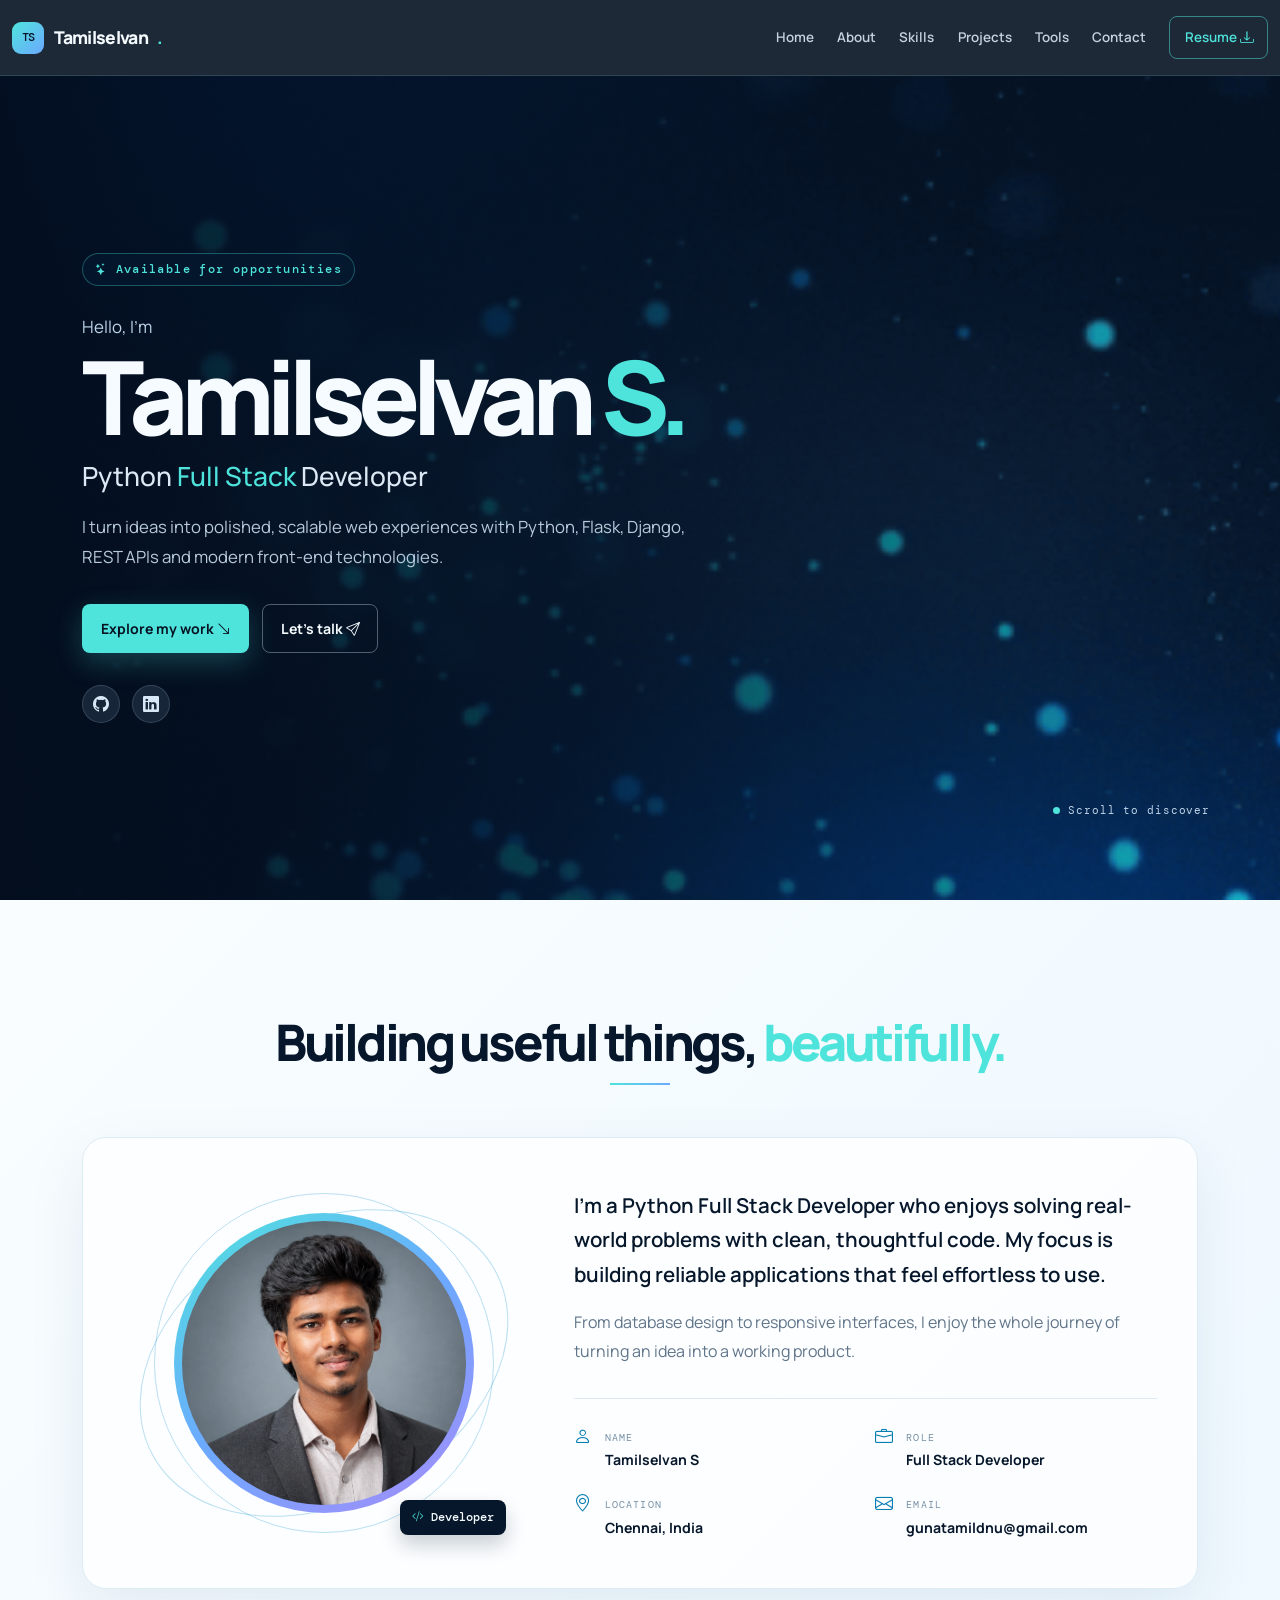
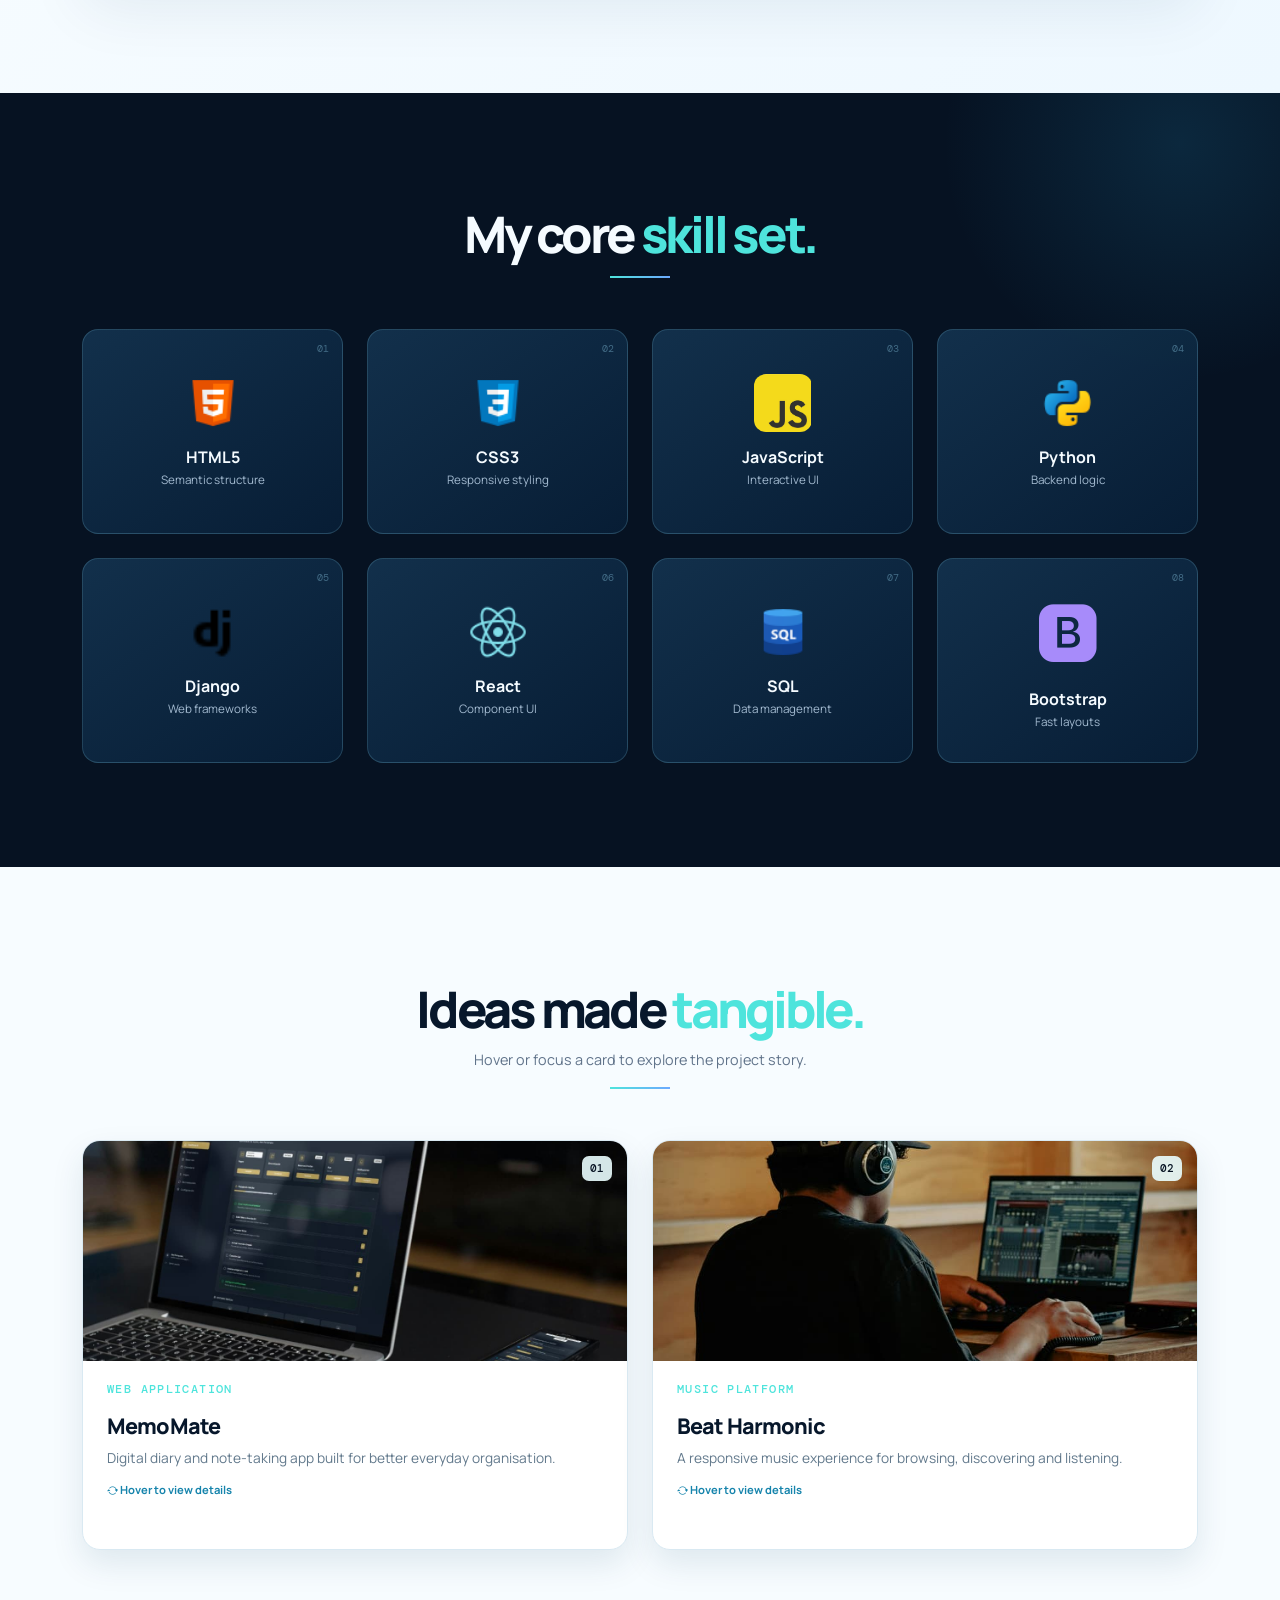
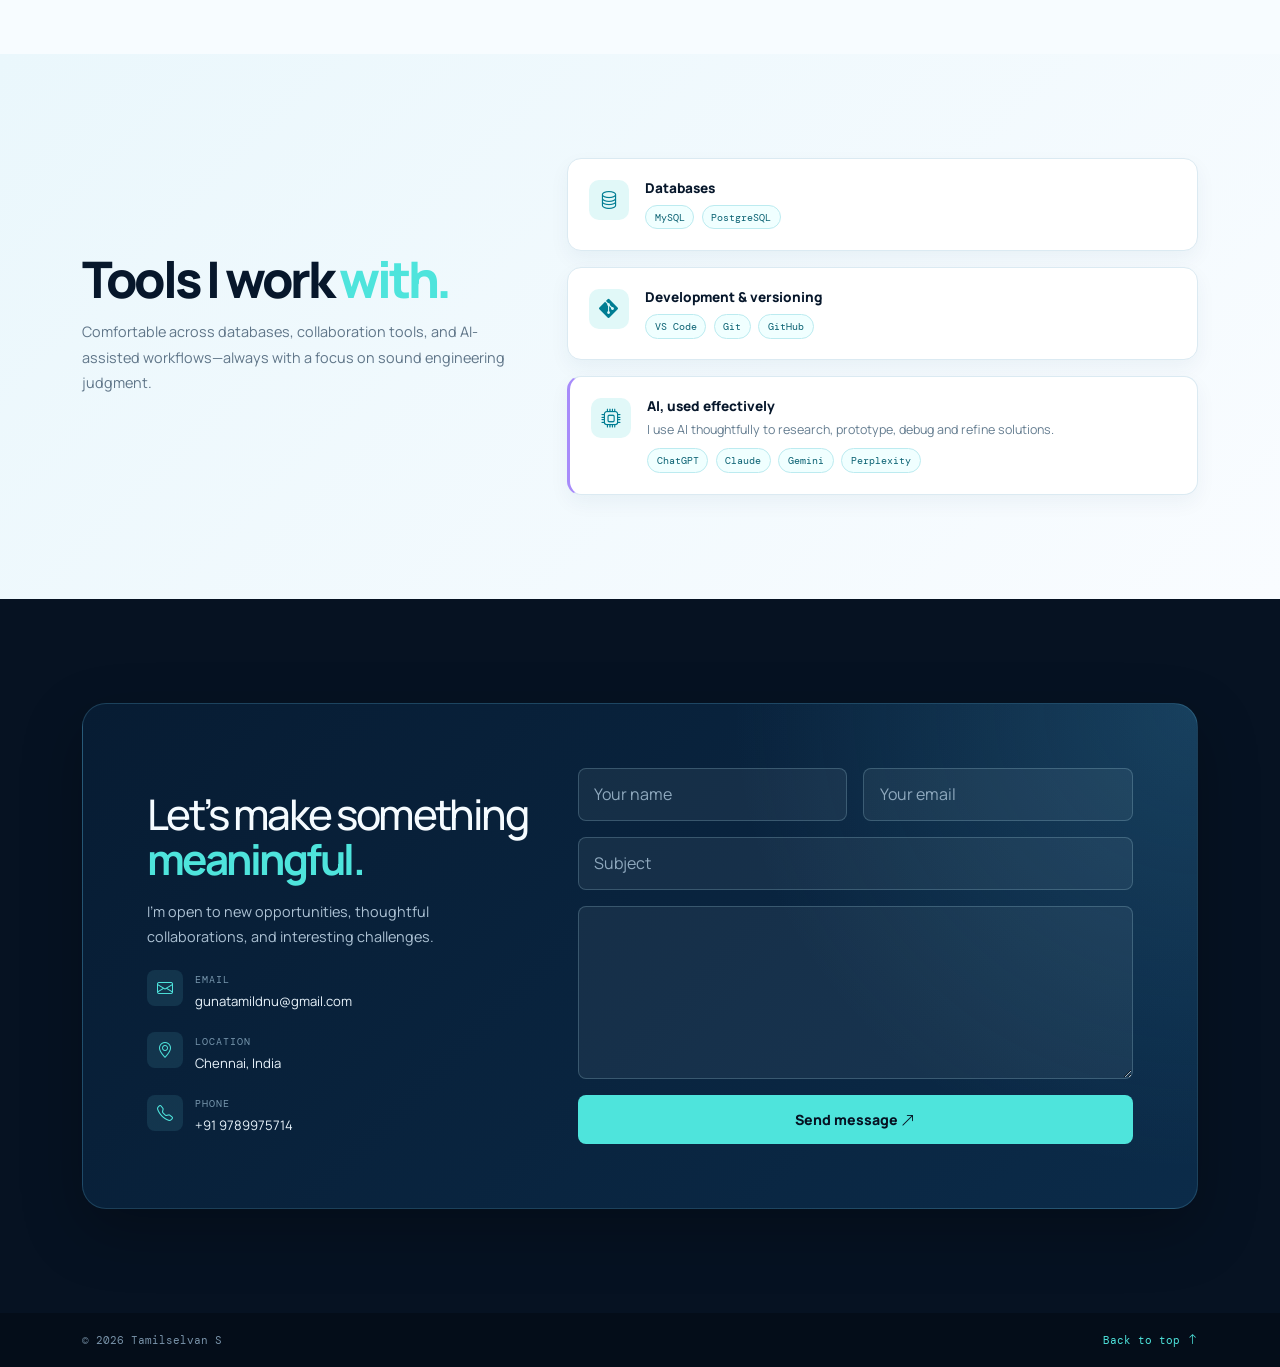
==== commit af090939: "resume-updated" ====
--- a/index.html
+++ b/index.html
@@ -395,7 +395,7 @@
                       Make every thought count.
                     </h3>
                     <p>
-                      MemoMate is an all-purpose and easy-to-use digital notepad that is aimed at assisting users in capturing ,organizing, and managing thier moments efficiently.With a user-friendly interface, users can easily create and access their memos without any difficulty. 
+                      MemoMate is an all-purpose and easy-to-use digital notepad that is aimed at assisting users in capturing ,organizing, and managing their moments efficiently. With a user-friendly interface, users can easily create and access their memos without any difficulty. 
                     </p>
                     <p>
                       Implemented voice-to-text for accessible note-taking, plus note management and PDF/PNG export features.
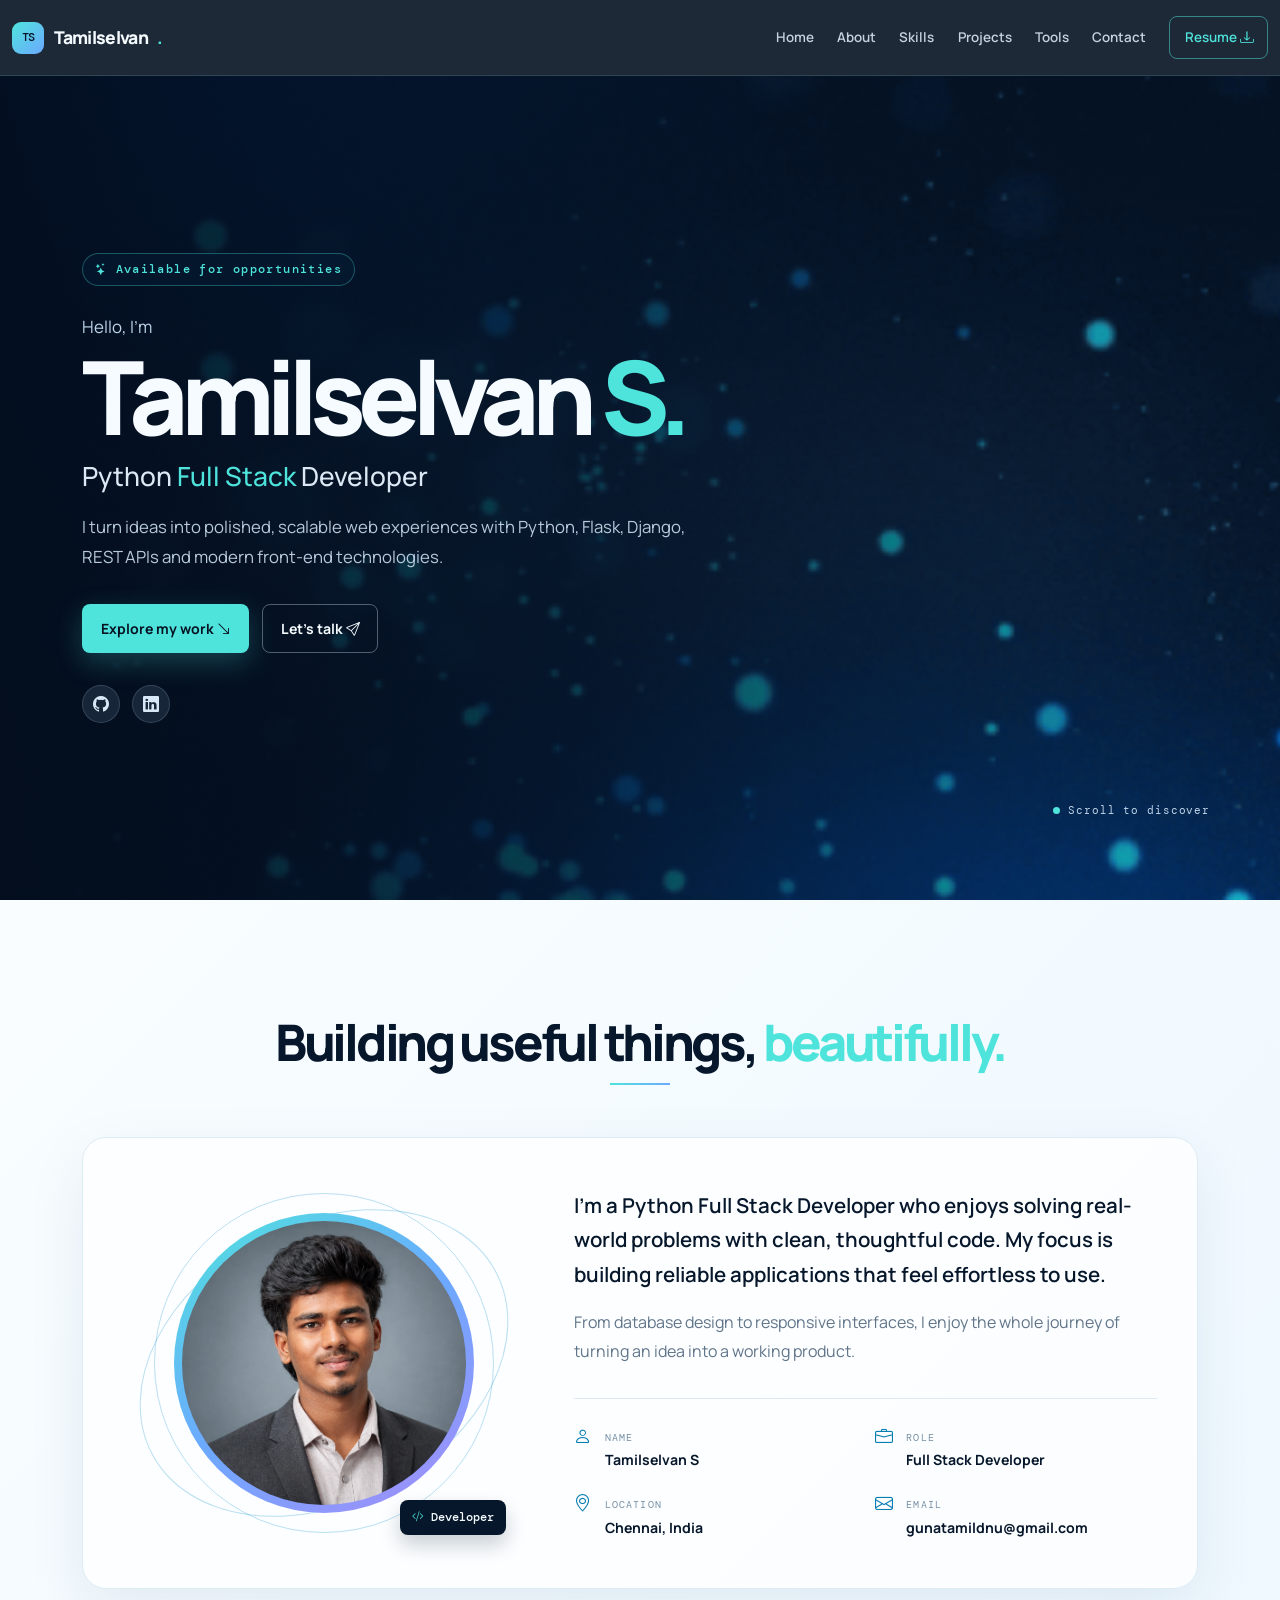
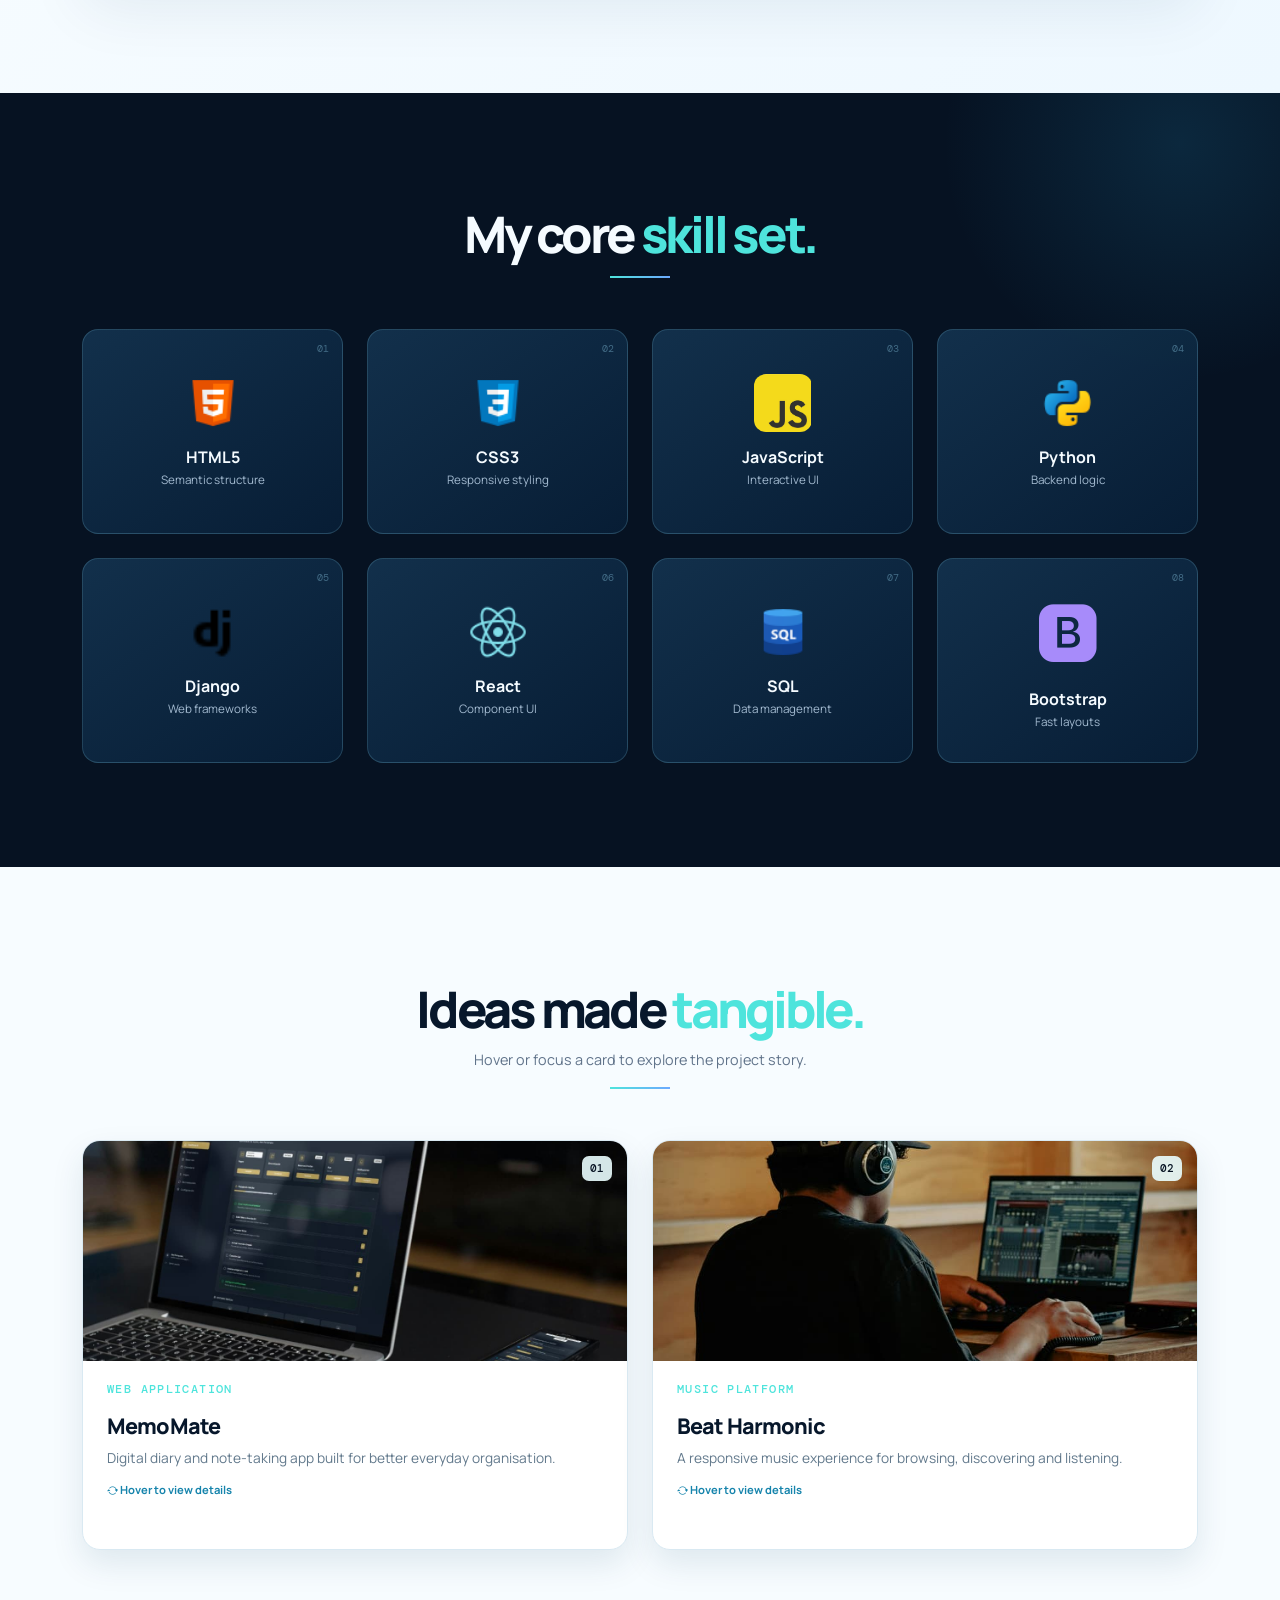
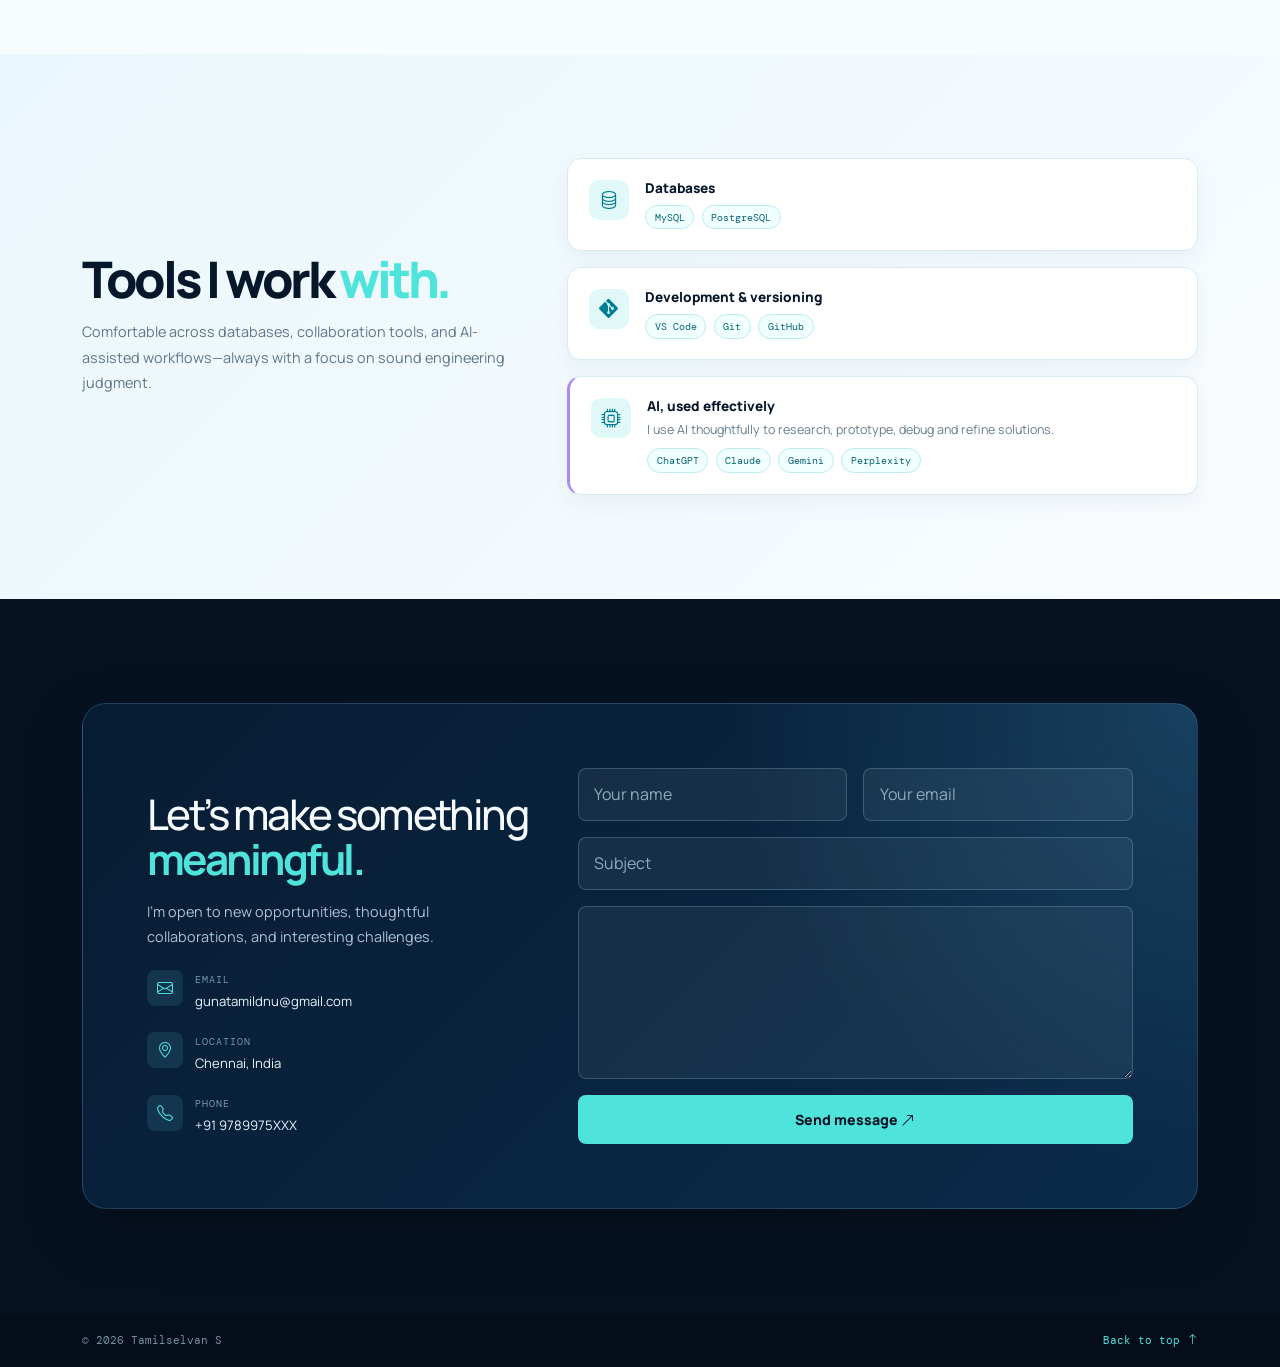
==== commit d9d20444: "Update portfolio contact section" ====
--- a/index.html
+++ b/index.html
@@ -626,7 +626,7 @@
                         PHONE
                       </small>
                       <a href="tel:+919789975714">
-                        +91 9789975714
+                        +91 9789975XXX
                       </a>
                     </div>
                   </div>
